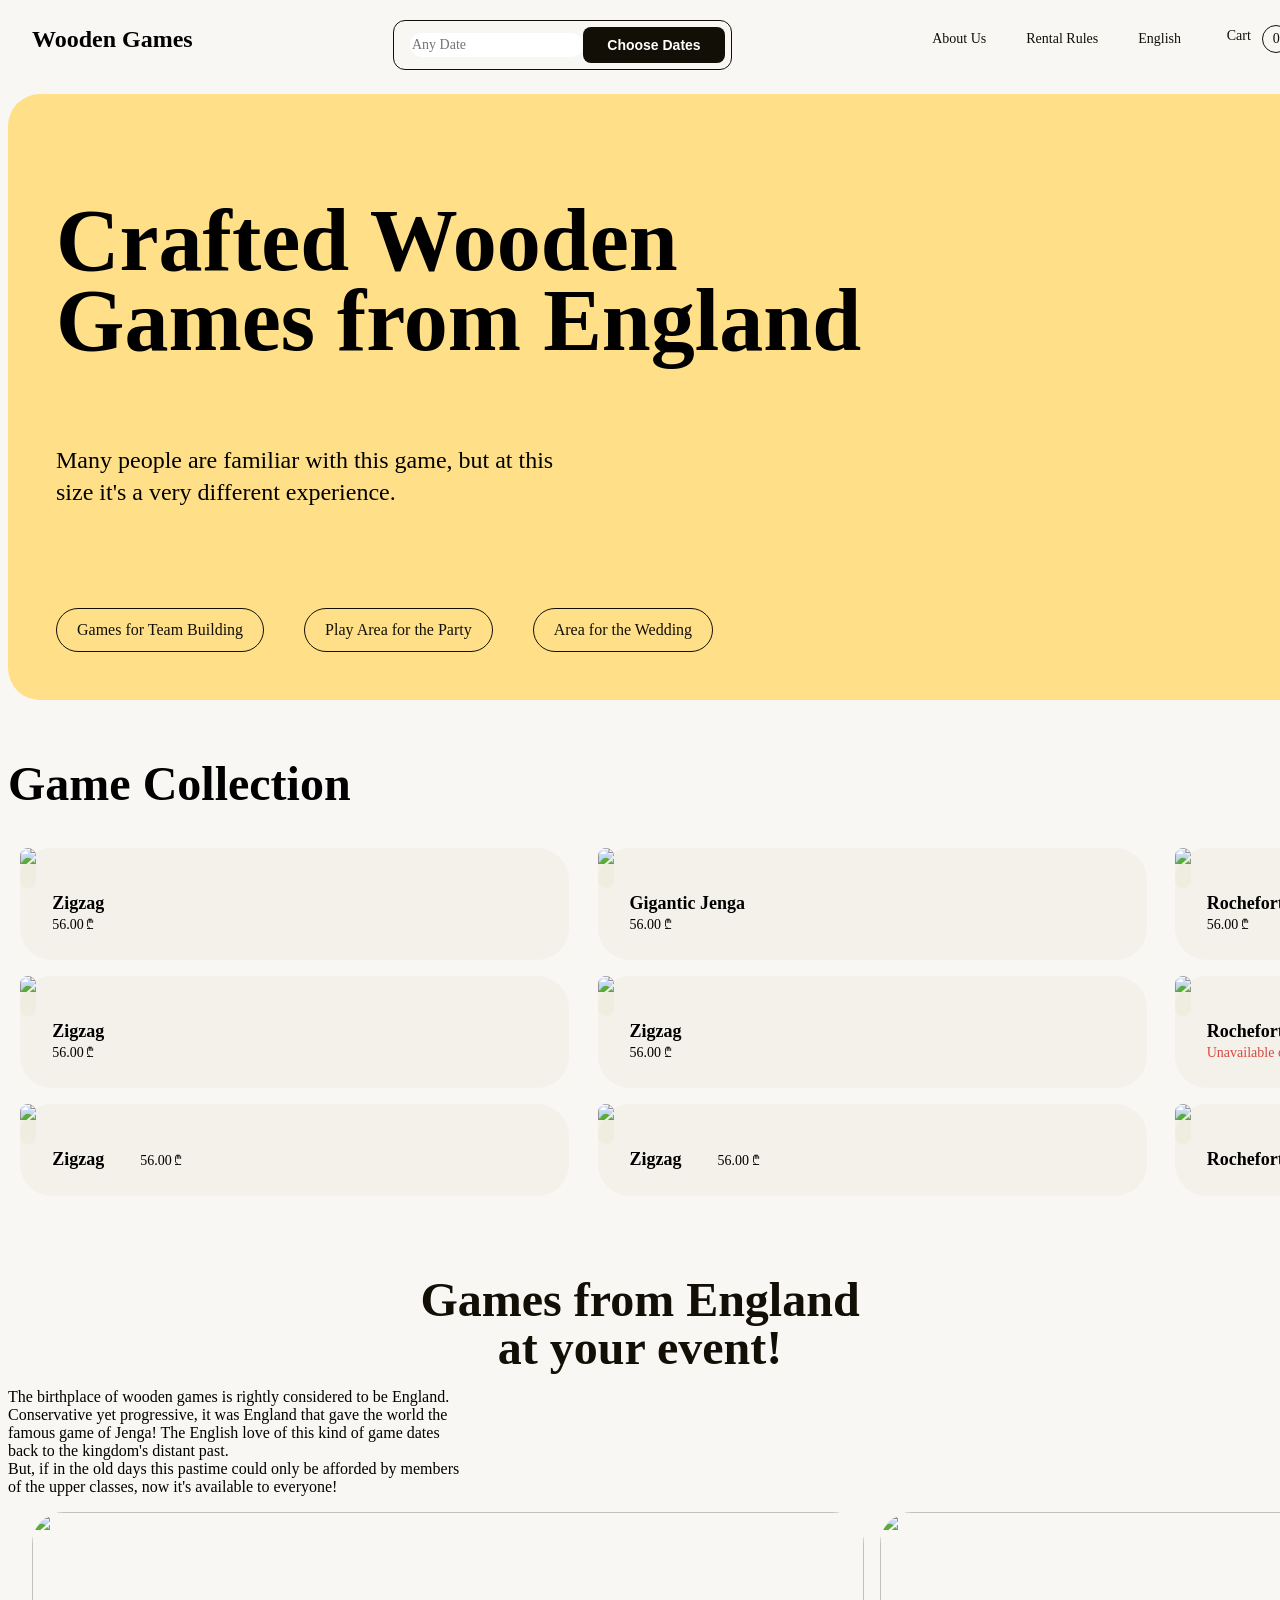
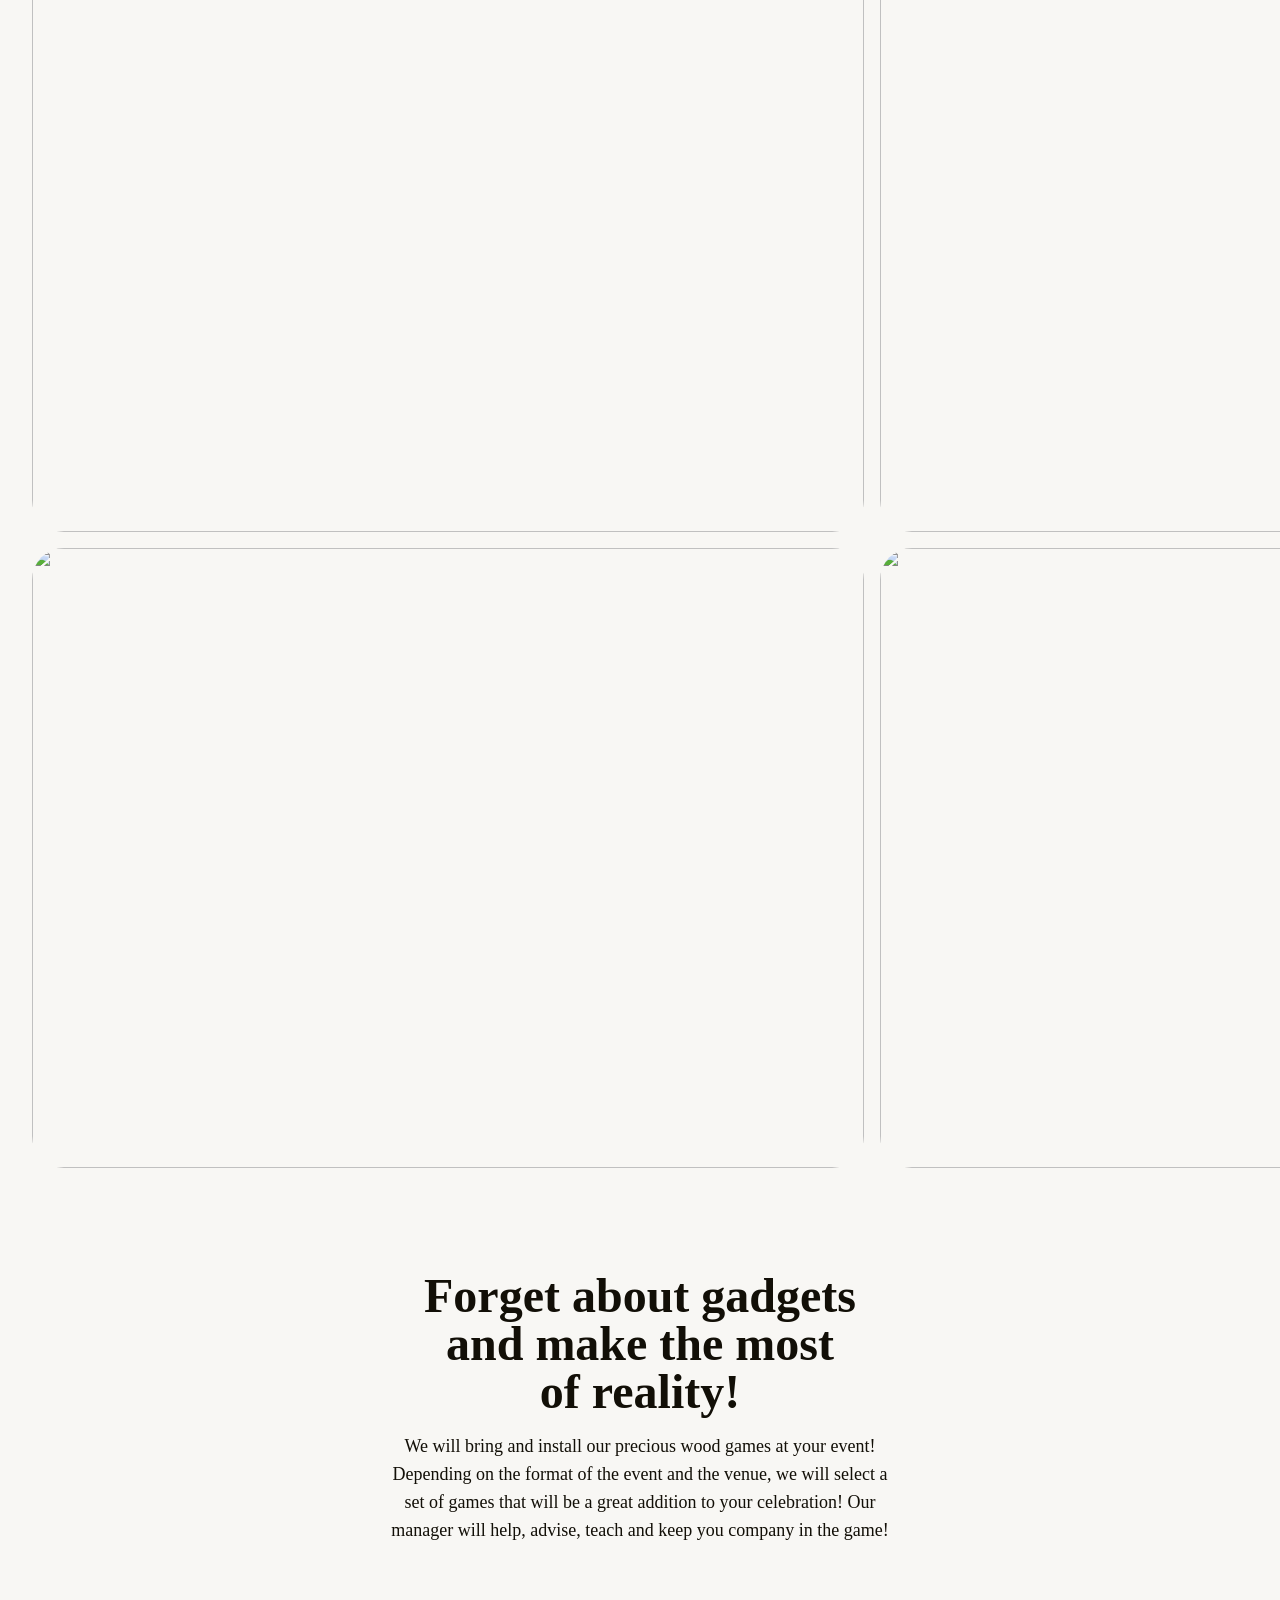
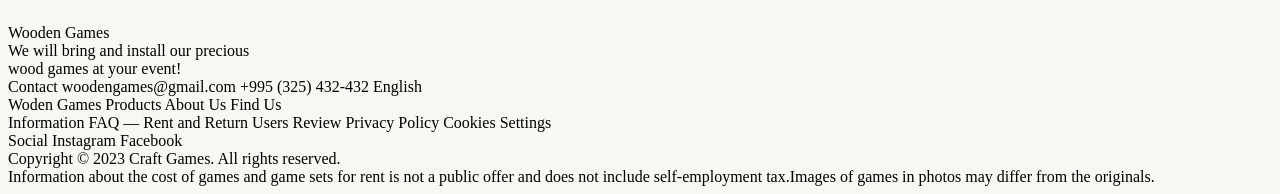
==== index.html @ bbda63f9 "init" ====
<!DOCTYPE html>
<html lang="ru">
  <head>
    <meta charset="UTF-8" />
    <meta name="viewport" content="width=device-width, initial-scale=1.0" />
    <title>Document</title>
    <link rel="stylesheet" href="main.css" />
    <link rel="stylesheet" href="../деревяшки/styles/footer.css" />
    <link rel="stylesheet" href="../деревяшки/styles/general.css" />
    <link
      rel="stylesheet"
      href="../деревяшки/assets/fonts/ClashDisplay_Complete/Fonts/WEB/css/clash-display.css"
    />
    <link
      rel="stylesheet"
      href="../деревяшки/assets/fonts/Inter/stylesheet.css"
    />
  </head>
  <body>
    <header class="header">
      <span class="header-title"> Wooden Games</span>
      <div class="input-wrapper">
        <input class="input" placeholder="Any Date" type="text" />
        <button class="header-button">Choose Dates</button>
      </div>
      <div class="header-crumbs">
        <span>About Us</span>
        <span>Rental Rules</span>
        <span>English</span>
        <span class="crumbs-element-border"
          >Cart <span class="crumbs-element">0</span></span
        >
      </div>
    </header>
    <div class="hero-section">
      <h1 class="hero-section-title">
        Crafted Wooden <br />
        Games from England
      </h1>
      <p class="hero-section-description">
        Many people are familiar with this game, but at this <br />
        size it's a very different experience.
      </p>
      <div class="hero-section-crumbs">
        <span class="hero-section-crumb">Games for Team Building</span>
        <span class="hero-section-crumb">Play Area for the Party</span>
        <span class="hero-section-crumb">Area for the Wedding</span>
      </div>
    </div>
    <div class="product-title">Game Collection</div>
    <div class="products-blok">
      <div class="products">
        <img
          src="../деревяшки/assets/img/1d659a0e737d43868dddc2f2d2cd605f.webp"
          class="products-img"
        />
        <div>
          <span class="product-name">Zigzag <br /> </span>
          <span class="price-product">56.00 ₾</span>
        </div>
      </div>
      <div class="products">
        <img
          src="../деревяшки/assets/img/1d659a0e737d43868dddc2f2d2cd605f.webp"
          class="products-img"
        />
        <div>
          <span class="product-name">Gigantic Jenga <br /> </span>
          <span class="price-product">56.00 ₾</span>
        </div>
      </div>
      <div class="products">
        <img
          src="../деревяшки/assets/img/1d659a0e737d43868dddc2f2d2cd605f.webp"
          class="products-img"
        />
        <div>
          <span class="product-name">Rochefort <br /> </span>
          <span class="price-product">56.00 ₾</span>
        </div>
      </div>
      <div class="products">
        <img
          src="../деревяшки/assets/img/1d659a0e737d43868dddc2f2d2cd605f.webp"
          class="products-img"
        />
        <div>
          <span class="product-name">Zigzag <br /> </span>
          <span class="price-product">56.00 ₾</span>
        </div>
      </div>
      <div class="products">
        <img
          src="../деревяшки/assets/img/1d659a0e737d43868dddc2f2d2cd605f.webp"
          class="products-img"
        />
        <div>
          <span class="product-name">Zigzag <br /> </span>
          <span class="price-product">56.00 ₾</span>
        </div>
      </div>
      <div class="products">
        <img
          src="../деревяшки/assets/img/1d659a0e737d43868dddc2f2d2cd605f.webp"
          class="products-img"
        />
        <div>
          <span class="product-name">Rochefort <br /> </span>
          <span class="product-sold-out">Unavailable on this date</span>
        </div>
      </div>
      <div class="products">
        <img
          src="../деревяшки/assets/img/1d659a0e737d43868dddc2f2d2cd605f.webp"
          class="products-img"
        />
        <div>
          <span class="product-name">Zigzag</span>
          <span class="price-product">56.00 ₾</span>
        </div>
      </div>
      <div class="products">
        <img
          src="../деревяшки/assets/img/1d659a0e737d43868dddc2f2d2cd605f.webp"
          class="products-img"
        />
        <div>
          <span class="product-name">Zigzag</span>
          <span class="price-product">56.00 ₾</span>
        </div>
      </div>
      <div class="products">
        <img
          src="../деревяшки/assets/img/1d659a0e737d43868dddc2f2d2cd605f.webp"
          s
          class="products-img"
        />
        <div>
          <span class="product-name">Rochefort </span>
          <span class="price-product">56.00 ₾</span>
        </div>
      </div>
    </div>
    <div class="blok-kartinok2">
      <div class="blok-texta">
        <p class="games">
          Games from England <br />
          at your event!
        </p>
        <p class="description-games">
          The birthplace of wooden games is rightly considered to be England.
          <br />Conservative yet progressive, it was England that gave the world
          the<br />famous game of Jenga! The English love of this kind of game
          dates<br />back to the kingdom's distant past. <br />But, if in the
          old days this pastime could only be afforded by members<br />of the
          upper classes, now it's available to everyone!
        </p>
      </div>
      <div class="domik-kartinki2">
        <img
          class="example-img"
          src="../деревяшки/assets/img/38298d33cfc67ba75c3684714951f7bc.png"
        />
        <img
          class="example-img"
          src="../деревяшки/assets/img/da6adb5a12711cab48072c46f1c88ae3.png"
        />
        <img
          class="example-img"
          src="../деревяшки/assets/img/7477e3168d6ea4bcd25299f6b1c47b6c.png"
        />
        <img
          class="example-img"
          src="../деревяшки/assets/img/aa0ad555f21379aa099b9397b5266cf5.png"
        />
      </div>
    </div>
    <div class="text-vnizu">
      <p class="Forget">
        Forget about gadgets <br />
        and make the most <br />
        of reality!
      </p>
      <p class="opisanie-forget">
        We will bring and install our precious wood games at your event! <br />
        Depending on the format of the event and the venue, we will select a
        <br />
        set of games that will be a great addition to your celebration! Our
        <br />
        manager will help, advise, teach and keep you company in the game!
      </p>
    </div>
  </body>
  <footer>
    <div class="footer">
      <div class="pervi-stolbik">
        <span class="footer-wooden">Wooden Games <br /></span>
        <span class="footer-we"
          >We will bring and install our precious <br />
          wood games at your event!</span
        >
      </div>
      <div class="footer-group">
        <div class="stolbiki">
          <span class="title-footer">Contact</span>
          <span class="sub-title-footer">woodengames@gmail.com</span>
          <span class="sub-title-footer">+995 (325) 432-432</span>
          <span class="sub-title-footer">English</span>
        </div>
        <div class="stolbiki">
          <span class="title-footer">Woden Games</span>
          <span class="sub-title-footer">Products</span>
          <span class="sub-title-footer">About Us</span>
          <span class="sub-title-footer">Find Us</span>
        </div>
        <div class="stolbiki">
          <span class="title-footer">Information</span>
          <span class="sub-title-footer">FAQ — Rent and Return</span>
          <span class="sub-title-footer">Users Review</span>
          <span class="sub-title-footer">Privacy Policy</span>
          <span class="sub-title-footer">Cookies Settings</span>
        </div>
        <div class="stolbiki">
          <span class="title-footer">Social</span>
          <span class="sub-title-footer">Instagram</span>
          <span class="sub-title-footer">Facebook</span>
        </div>
      </div>
    </div>
    <div class="footer-Copyright">
      Copyright © 2023 Craft Games. All rights reserved. <br />
      Information about the cost of games and game sets for rent is not a public
      offer and does not include self-employment tax.Images of games in photos
      may differ from the originals.
    </div>
  </footer>
</html>
---- main.css ----
body {
  background-color: #f8f7f4;
}
.header {
  display: flex;
  justify-content: space-between;
  max-width: 1758px;
  width: 100%;
  margin: 0 auto;
  padding-right: 23px;
  padding-left: 24px;
}
.header-title {
  font-weight: 700;
  font-size: 24px;
  line-height: 32px;
  font-family: "ClashDisplay-Medium";
  display: flex;
  align-items: center;
}
.header-button {
  font-weight: 600;
  font-size: 14px;
  line-height: 22px;
  color: #fff;
  border-radius: 8px;
  height: 36px;
  width: 142px;
  background-color: #120f07;
  border: none;
}
.header-crumbs {
  display: flex;
  gap: 40px;
  font-weight: 400;
  font-size: 14px;
  line-height: 22px;
  color: #120f07;
  align-items: center;
  font-family: "Inter";
  font-style: normal;
}
.input {
  font-weight: 500;
  font-size: 14px;
  line-height: 22px;
  color: #00000033;
  border-radius: 12px;
  border: none;
  font-family: "Inter";
  font-style: normal;
}
.input-wrapper {
  padding-top: 6px;
  padding-right: 6px;
  padding-bottom: 6px;
  padding-left: 16px;
  border-radius: 12px;
  color: white;
  border: 1px solid #120f07;
  display: flex;
  align-items: center;
  margin-top: 12px;
  font-family: "Inter";
  font-weight: 600;
  font-style: normal;
}
.crumbs-element {
  border: 1px solid #120f07;
  border-radius: 50px;
  width: 26px;
  height: 26px;
  display: flex;
  justify-content: center;
  align-items: center;
  font-family: "Inter";
  font-style: normal;
}
.crumbs-element-border {
  display: flex;
  align-content: center;
  justify-content: space-around;
  width: 75px;
}
.hero-section {
  width: 1680px;
  border-radius: 32px;
  background-color: #ffe089;
  border: none;
  padding: 48px;
  margin: 24px auto 60px;
}
.hero-section-title {
  font-weight: 700;
  font-size: 88px;
  line-height: 80px;
  font-family: "ClashDisplay-Regular";
}
.hero-section-description {
  font-weight: 500;
  font-size: 24px;
  line-height: 32px;
  padding-top: 24px;
  margin-bottom: 100px;
  font-family: "Inter";
  font-weight: 500;
  font-style: normal;
}

.hero-section-crumbs {
  font-weight: 500;
  font-size: 16px;
  line-height: 26px;
  gap: 40px;
  display: flex;
  justify-content: flex-start;
  align-items: center;
}
.hero-section-crumb {
  color: #120f07;
  border: 1.5px solid #120f07;
  border-radius: 50px;
  padding-top: 8px;
  padding-right: 20px;
  padding-bottom: 8px;
  padding-left: 20px;
  font-family: "Inter";
  font-style: normal;
}
.product-title {
  font-weight: 700;
  font-size: 48px;
  line-height: 48px;
  margin: 0 auto;
  width: 1680px;
  margin-bottom: 40px;
  font-family: "ClashDisplay-Regular";
}
.products-blok {
  background-color: #f8f7f4;
  display: flex;
  flex-wrap: wrap;
  justify-content: space-evenly;
  width: 1728px;
  margin: 0 auto;
  gap: 16px;
}
.products {
  background-color: #e9e1ce4d;
  border-radius: 32px;
  width: 549px;
  padding-bottom: 24px;
}
.products-img {
  width: 549px;
  padding-bottom: 24px;
  background-color: #e9e1ce4d;
  border-radius: 32px;
}
.product-name {
  font-weight: 600;
  font-size: 18px;
  line-height: 22px;
  padding-left: 32px;
  font-family: "Inter";
  font-style: normal;
}
.product-sold-out {
  font-weight: 500;
  font-size: 14px;
  line-height: 22px;
  padding-left: 32px;
  color: #d84840;
  font-family: "Inter";
  font-style: normal;
}
.price-product {
  font-weight: 500;
  font-size: 14px;
  line-height: 22px;
  padding-left: 32px;
  padding-bottom: 24px;
  font-family: "Inter";
  font-style: normal;
}
.games {
  font-weight: 700;
  font-size: 48px;
  line-height: 48px;
  margin: 0 auto;
  width: 600px;
  color: #120f07;
  text-align: center;
  margin-bottom: 16px;
  margin-top: 80px;
  font-family: "ClashDisplay-Regular";
}
.opisanie-games {
  font-weight: 400;
  font-size: 18px;
  line-height: 28px;
  margin: 0 auto;
  width: 600px;
  color: #120f07;
  text-align: center;
  margin-bottom: 80px;
  font-family: "Inter";
  font-style: normal;
}
.domik-kartinki2 {
  width: 1728px;
  display: flex;
  flex-wrap: wrap;
  margin: 0 auto;
  gap: 16px;
  margin-bottom: 104px;
  justify-content: center;
}
.example-img {
  width: 832px;
  height: 620px;
  border-radius: 32px;
}
.text-vnizu {
  margin-bottom: 80px;
}
.Forget {
  font-weight: 700;
  font-size: 48px;
  line-height: 48px;
  margin: 0 auto 16px;
  width: 600px;
  color: #120f07;
  text-align: center;
  font-family: "ClashDisplay-Regular";
}
.opisanie-forget {
  font-weight: 400;
  font-size: 18px;
  line-height: 28px;
  margin: 0 auto;
  width: 600px;
  color: #120f07;
  text-align: center;
  font-family: "Inter";
  font-style: normal;
}
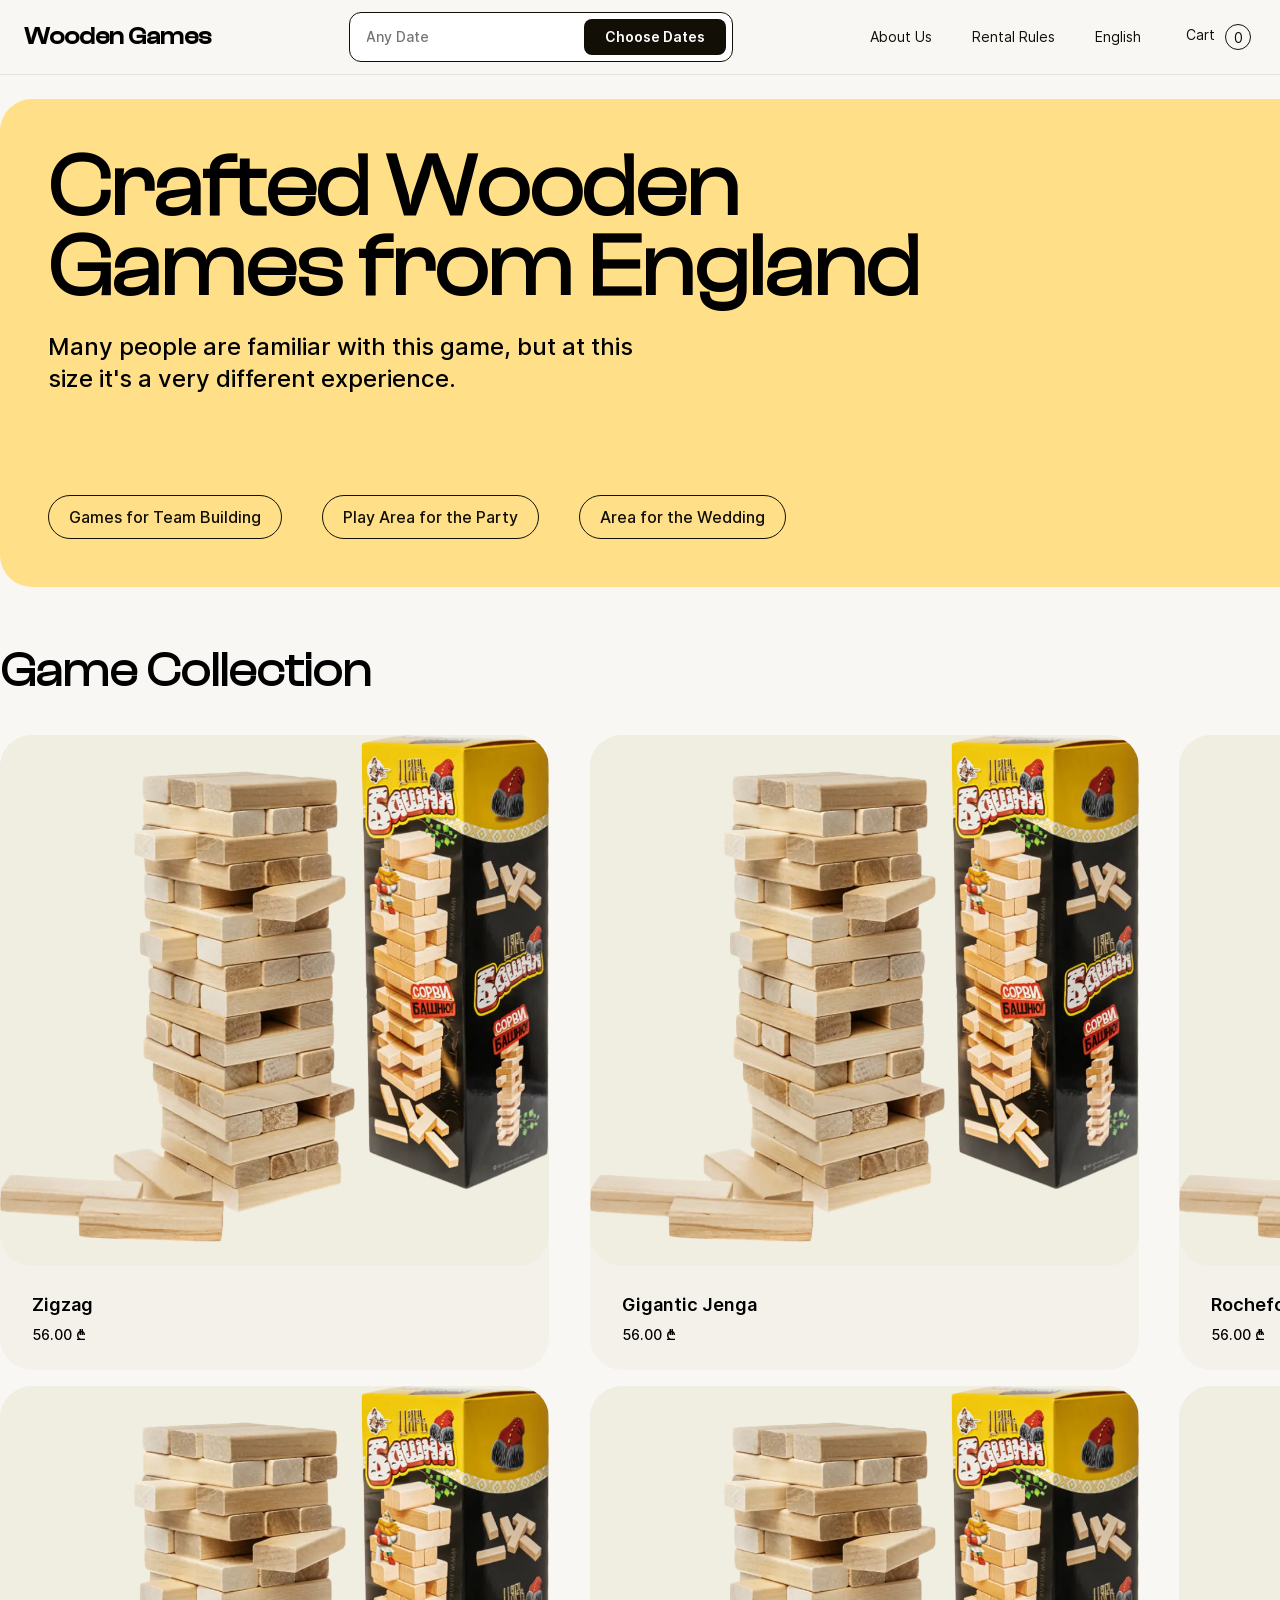
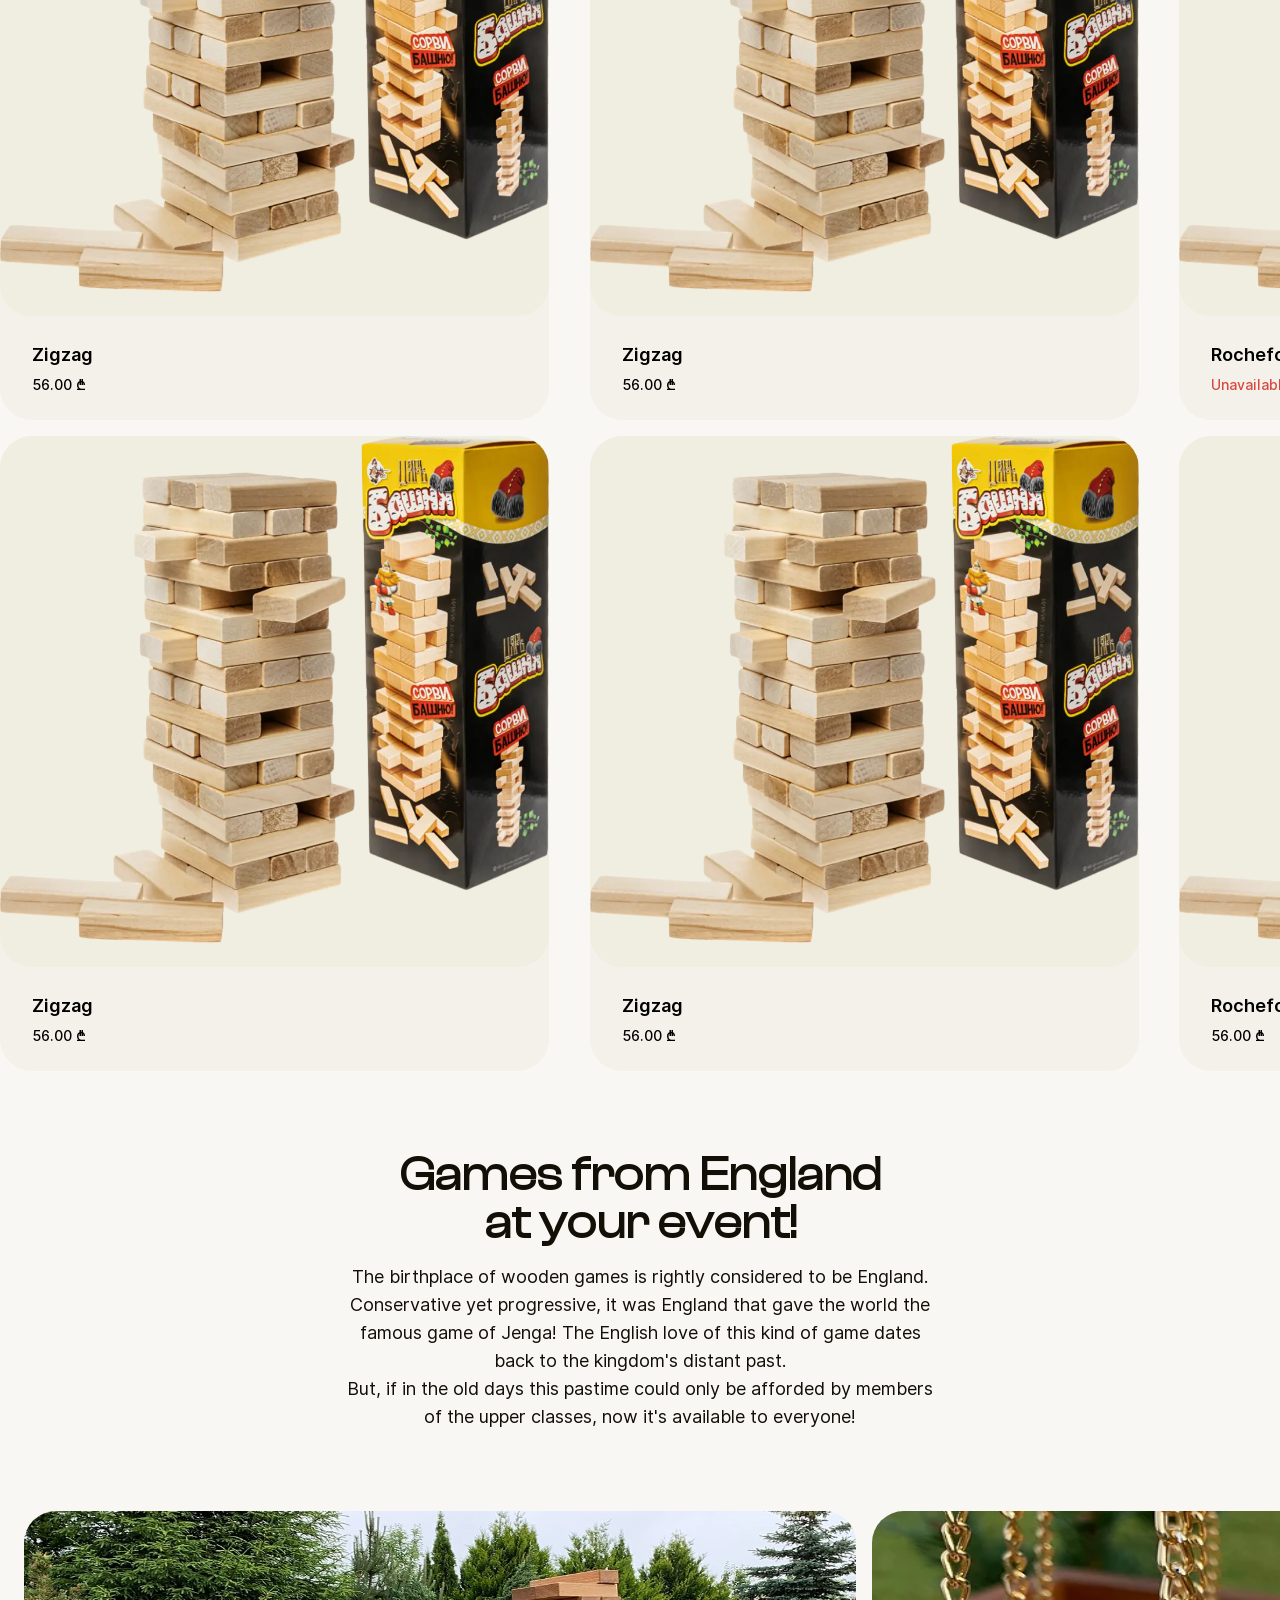
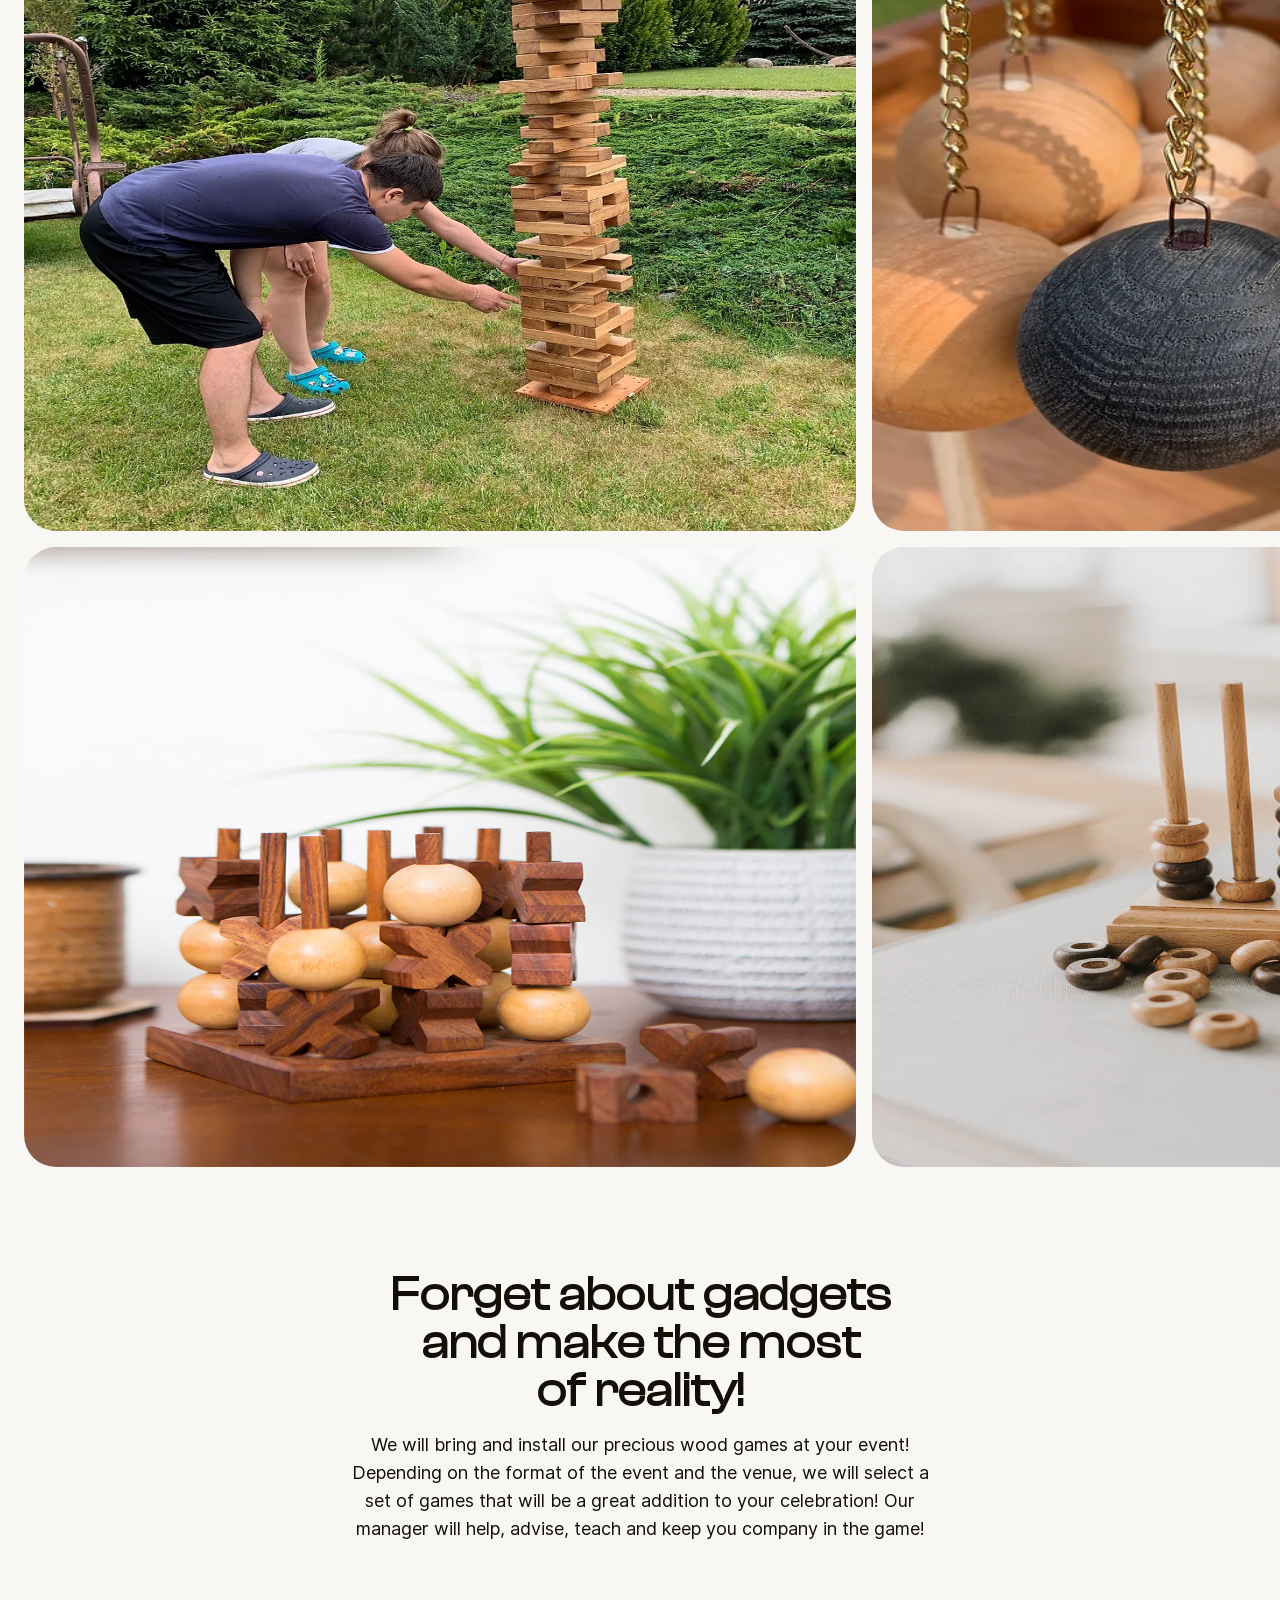
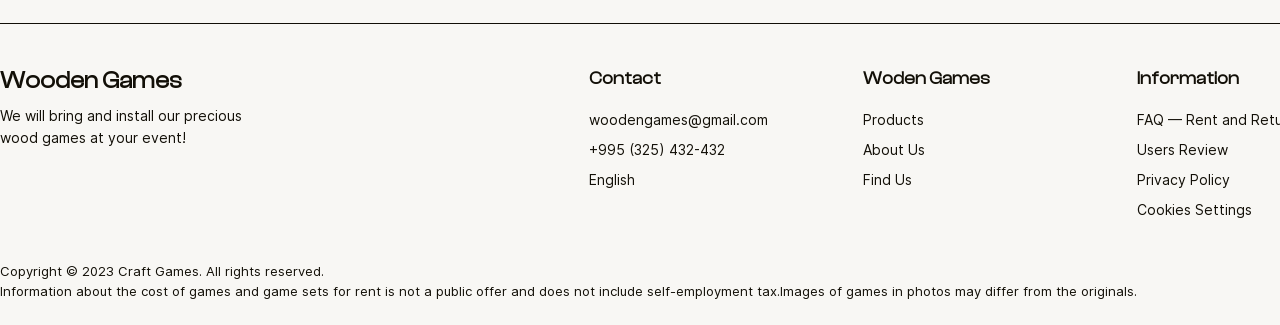
==== commit 677aea91: "rework part1" ====
--- a/index.html
+++ b/index.html
@@ -5,41 +5,45 @@
     <meta name="viewport" content="width=device-width, initial-scale=1.0" />
     <title>Document</title>
     <link rel="stylesheet" href="main.css" />
-    <link rel="stylesheet" href="../деревяшки/styles/footer.css" />
-    <link rel="stylesheet" href="../деревяшки/styles/general.css" />
+    <link rel="stylesheet" href="./styles/footer.css" />
+    <link rel="stylesheet" href="./styles/general.css" />
+    <link rel="stylesheet" href="./styles/product-card.css" />
+    <link rel="stylesheet" href="./styles/header.css" />
+    <link rel="stylesheet" href="./styles/utils.css" />
+    <link rel="stylesheet" href="./styles/button.css" />
     <link
       rel="stylesheet"
-      href="../деревяшки/assets/fonts/ClashDisplay_Complete/Fonts/WEB/css/clash-display.css"
+      href="./assets/fonts/ClashDisplay_Complete/Fonts/WEB/css/clash-display.css"
     />
-    <link
-      rel="stylesheet"
-      href="../деревяшки/assets/fonts/Inter/stylesheet.css"
-    />
+    <link rel="stylesheet" href="./assets/fonts/Inter/stylesheet.css" />
   </head>
   <body>
     <header class="header">
       <span class="header-title"> Wooden Games</span>
+      <div class="header-crumbs-mobile">
+        <span class="crumbs-element-border"
+          >Cart <span class="crumbs-element-text">0</span></span
+        >
+      </div>
       <div class="input-wrapper">
         <input class="input" placeholder="Any Date" type="text" />
-        <button class="header-button">Choose Dates</button>
+        <button class="button button_primary">Choose Dates</button>
       </div>
       <div class="header-crumbs">
         <span>About Us</span>
         <span>Rental Rules</span>
         <span>English</span>
         <span class="crumbs-element-border"
-          >Cart <span class="crumbs-element">0</span></span
+          >Cart <span class="crumbs-element-text">0</span></span
         >
       </div>
     </header>
+
     <div class="hero-section">
-      <h1 class="hero-section-title">
-        Crafted Wooden <br />
-        Games from England
-      </h1>
+      <h1 class="hero-section-title">Crafted Wooden Games from England</h1>
       <p class="hero-section-description">
-        Many people are familiar with this game, but at this <br />
-        size it's a very different experience.
+        Many people are familiar with this game, but at this size it's a very
+        different experience.
       </p>
       <div class="hero-section-crumbs">
         <span class="hero-section-crumb">Games for Team Building</span>
@@ -47,102 +51,121 @@
         <span class="hero-section-crumb">Area for the Wedding</span>
       </div>
     </div>
-    <div class="product-title">Game Collection</div>
-    <div class="products-blok">
-      <div class="products">
-        <img
-          src="../деревяшки/assets/img/1d659a0e737d43868dddc2f2d2cd605f.webp"
-          class="products-img"
-        />
-        <div>
-          <span class="product-name">Zigzag <br /> </span>
-          <span class="price-product">56.00 ₾</span>
-        </div>
-      </div>
-      <div class="products">
-        <img
-          src="../деревяшки/assets/img/1d659a0e737d43868dddc2f2d2cd605f.webp"
-          class="products-img"
-        />
-        <div>
-          <span class="product-name">Gigantic Jenga <br /> </span>
-          <span class="price-product">56.00 ₾</span>
-        </div>
-      </div>
-      <div class="products">
-        <img
-          src="../деревяшки/assets/img/1d659a0e737d43868dddc2f2d2cd605f.webp"
-          class="products-img"
-        />
-        <div>
-          <span class="product-name">Rochefort <br /> </span>
-          <span class="price-product">56.00 ₾</span>
-        </div>
-      </div>
-      <div class="products">
-        <img
-          src="../деревяшки/assets/img/1d659a0e737d43868dddc2f2d2cd605f.webp"
-          class="products-img"
-        />
-        <div>
-          <span class="product-name">Zigzag <br /> </span>
-          <span class="price-product">56.00 ₾</span>
-        </div>
-      </div>
-      <div class="products">
-        <img
-          src="../деревяшки/assets/img/1d659a0e737d43868dddc2f2d2cd605f.webp"
-          class="products-img"
-        />
-        <div>
-          <span class="product-name">Zigzag <br /> </span>
-          <span class="price-product">56.00 ₾</span>
-        </div>
-      </div>
-      <div class="products">
-        <img
-          src="../деревяшки/assets/img/1d659a0e737d43868dddc2f2d2cd605f.webp"
-          class="products-img"
-        />
-        <div>
-          <span class="product-name">Rochefort <br /> </span>
-          <span class="product-sold-out">Unavailable on this date</span>
-        </div>
-      </div>
-      <div class="products">
-        <img
-          src="../деревяшки/assets/img/1d659a0e737d43868dddc2f2d2cd605f.webp"
-          class="products-img"
-        />
-        <div>
-          <span class="product-name">Zigzag</span>
-          <span class="price-product">56.00 ₾</span>
-        </div>
-      </div>
-      <div class="products">
-        <img
-          src="../деревяшки/assets/img/1d659a0e737d43868dddc2f2d2cd605f.webp"
-          class="products-img"
-        />
-        <div>
-          <span class="product-name">Zigzag</span>
-          <span class="price-product">56.00 ₾</span>
-        </div>
-      </div>
-      <div class="products">
-        <img
-          src="../деревяшки/assets/img/1d659a0e737d43868dddc2f2d2cd605f.webp"
+
+    <div class="hero-section-mobile">
+      <h1 class="hero-section-title-mobile">
+        Crafted Wooden Games from England
+      </h1>
+      <p class="hero-section-description-mobile">
+        Many people are familiar with this game, but at this size it's a very
+        different experience.
+      </p>
+      <div class="hero-section-crumbs-mobile">
+        <span class="hero-section-crumb">Games for Team Building</span>
+        <span class="hero-section-crumb">Play Area for the Party</span>
+        <span class="hero-section-crumb">Area for the Wedding</span>
+      </div>
+    </div>
+
+    <div class="products-title">Game Collection</div>
+    <div class="products-wrap">
+      <div class="product-card">
+        <img
+          src="./assets/img/1d659a0e737d43868dddc2f2d2cd605f.webp"
+          class="products-img"
+        />
+        <div class="product-card-info">
+          <span class="product-name">Zigzag </span>
+          <span class="product-price">56.00 ₾</span>
+        </div>
+      </div>
+      <div class="product-card">
+        <img
+          src="./assets/img/1d659a0e737d43868dddc2f2d2cd605f.webp"
+          class="products-img"
+        />
+        <div class="product-card-info">
+          <span class="product-name">Gigantic Jenga</span>
+          <span class="product-price">56.00 ₾</span>
+        </div>
+      </div>
+      <div class="product-card">
+        <img
+          src="./assets/img/1d659a0e737d43868dddc2f2d2cd605f.webp"
+          class="products-img"
+        />
+        <div class="product-card-info">
+          <span class="product-name">Rochefort</span>
+          <span class="product-price">56.00 ₾</span>
+        </div>
+      </div>
+      <div class="product-card">
+        <img
+          src="./assets/img/1d659a0e737d43868dddc2f2d2cd605f.webp"
+          class="products-img"
+        />
+        <div class="product-card-info">
+          <span class="product-name">Zigzag</span>
+          <span class="product-price">56.00 ₾</span>
+        </div>
+      </div>
+      <div class="product-card">
+        <img
+          src="./assets/img/1d659a0e737d43868dddc2f2d2cd605f.webp"
+          class="products-img"
+        />
+        <div class="product-card-info">
+          <span class="product-name">Zigzag</span>
+          <span class="product-price">56.00 ₾</span>
+        </div>
+      </div>
+      <div class="product-card">
+        <img
+          src="./assets/img/1d659a0e737d43868dddc2f2d2cd605f.webp"
+          class="products-img"
+        />
+        <div class="product-card-info">
+          <span class="product-name">Rochefort</span>
+          <span class="product-sold-out product-price"
+            >Unavailable on this date</span
+          >
+        </div>
+      </div>
+      <div class="product-card">
+        <img
+          src="./assets/img/1d659a0e737d43868dddc2f2d2cd605f.webp"
+          class="products-img"
+        />
+        <div class="product-card-info">
+          <span class="product-name">Zigzag</span>
+          <span class="product-price">56.00 ₾</span>
+        </div>
+      </div>
+      <div class="product-card">
+        <img
+          src="./assets/img/1d659a0e737d43868dddc2f2d2cd605f.webp"
+          class="products-img"
+        />
+        <div class="product-card-info">
+          <span class="product-name">Zigzag</span>
+          <span class="product-price">56.00 ₾</span>
+        </div>
+      </div>
+      <div class="product-card">
+        <img
+          src="./assets/img/1d659a0e737d43868dddc2f2d2cd605f.webp"
           s
           class="products-img"
         />
-        <div>
+        <div class="product-card-info">
           <span class="product-name">Rochefort </span>
-          <span class="price-product">56.00 ₾</span>
-        </div>
-      </div>
-    </div>
-    <div class="blok-kartinok2">
-      <div class="blok-texta">
+          <span class="product-price">56.00 ₾</span>
+        </div>
+      </div>
+    </div>
+
+    <div class="about-games">
+      <div class="texts-wrap">
         <p class="games">
           Games from England <br />
           at your event!
@@ -156,32 +179,33 @@
           upper classes, now it's available to everyone!
         </p>
       </div>
-      <div class="domik-kartinki2">
-        <img
-          class="example-img"
-          src="../деревяшки/assets/img/38298d33cfc67ba75c3684714951f7bc.png"
-        />
-        <img
-          class="example-img"
-          src="../деревяшки/assets/img/da6adb5a12711cab48072c46f1c88ae3.png"
-        />
-        <img
-          class="example-img"
-          src="../деревяшки/assets/img/7477e3168d6ea4bcd25299f6b1c47b6c.png"
-        />
-        <img
-          class="example-img"
-          src="../деревяшки/assets/img/aa0ad555f21379aa099b9397b5266cf5.png"
-        />
-      </div>
-    </div>
-    <div class="text-vnizu">
-      <p class="Forget">
+      <div class="about-games-imgs-wrap">
+        <img
+          class="example-img"
+          src="./assets/img/38298d33cfc67ba75c3684714951f7bc.png"
+        />
+        <img
+          class="example-img"
+          src="./assets/img/da6adb5a12711cab48072c46f1c88ae3.png"
+        />
+        <img
+          class="example-img"
+          src="./assets/img/7477e3168d6ea4bcd25299f6b1c47b6c.png"
+        />
+        <img
+          class="example-img"
+          src="./assets/img/aa0ad555f21379aa099b9397b5266cf5.png"
+        />
+      </div>
+    </div>
+
+    <div class="texts-wrap">
+      <p class="games">
         Forget about gadgets <br />
         and make the most <br />
         of reality!
       </p>
-      <p class="opisanie-forget">
+      <p class="description-games">
         We will bring and install our precious wood games at your event! <br />
         Depending on the format of the event and the venue, we will select a
         <br />
@@ -190,48 +214,49 @@
         manager will help, advise, teach and keep you company in the game!
       </p>
     </div>
+
+    <footer>
+      <div class="footer">
+        <div class="footer-column_widht">
+          <span class="footer-wooden">Wooden Games <br /></span>
+          <span class="footer-we"
+            >We will bring and install our precious <br />
+            wood games at your event!</span
+          >
+        </div>
+        <div class="footer-group">
+          <div class="footer-column">
+            <span class="title-footer">Contact</span>
+            <span class="sub-title-footer">woodengames@gmail.com</span>
+            <span class="sub-title-footer">+995 (325) 432-432</span>
+            <span class="sub-title-footer">English</span>
+          </div>
+          <div class="footer-column">
+            <span class="title-footer">Woden Games</span>
+            <span class="sub-title-footer">Products</span>
+            <span class="sub-title-footer">About Us</span>
+            <span class="sub-title-footer">Find Us</span>
+          </div>
+          <div class="footer-column">
+            <span class="title-footer">Information</span>
+            <span class="sub-title-footer">FAQ — Rent and Return</span>
+            <span class="sub-title-footer">Users Review</span>
+            <span class="sub-title-footer">Privacy Policy</span>
+            <span class="sub-title-footer">Cookies Settings</span>
+          </div>
+          <div class="footer-column">
+            <span class="title-footer">Social</span>
+            <span class="sub-title-footer">Instagram</span>
+            <span class="sub-title-footer">Facebook</span>
+          </div>
+        </div>
+      </div>
+      <div class="footer-copyright">
+        Copyright © 2023 Craft Games. All rights reserved. <br />
+        Information about the cost of games and game sets for rent is not a
+        public offer and does not include self-employment tax.Images of games in
+        photos may differ from the originals.
+      </div>
+    </footer>
   </body>
-  <footer>
-    <div class="footer">
-      <div class="pervi-stolbik">
-        <span class="footer-wooden">Wooden Games <br /></span>
-        <span class="footer-we"
-          >We will bring and install our precious <br />
-          wood games at your event!</span
-        >
-      </div>
-      <div class="footer-group">
-        <div class="stolbiki">
-          <span class="title-footer">Contact</span>
-          <span class="sub-title-footer">woodengames@gmail.com</span>
-          <span class="sub-title-footer">+995 (325) 432-432</span>
-          <span class="sub-title-footer">English</span>
-        </div>
-        <div class="stolbiki">
-          <span class="title-footer">Woden Games</span>
-          <span class="sub-title-footer">Products</span>
-          <span class="sub-title-footer">About Us</span>
-          <span class="sub-title-footer">Find Us</span>
-        </div>
-        <div class="stolbiki">
-          <span class="title-footer">Information</span>
-          <span class="sub-title-footer">FAQ — Rent and Return</span>
-          <span class="sub-title-footer">Users Review</span>
-          <span class="sub-title-footer">Privacy Policy</span>
-          <span class="sub-title-footer">Cookies Settings</span>
-        </div>
-        <div class="stolbiki">
-          <span class="title-footer">Social</span>
-          <span class="sub-title-footer">Instagram</span>
-          <span class="sub-title-footer">Facebook</span>
-        </div>
-      </div>
-    </div>
-    <div class="footer-Copyright">
-      Copyright © 2023 Craft Games. All rights reserved. <br />
-      Information about the cost of games and game sets for rent is not a public
-      offer and does not include self-employment tax.Images of games in photos
-      may differ from the originals.
-    </div>
-  </footer>
 </html>
--- a/main.css
+++ b/main.css
@@ -1,100 +1,21 @@
-body {
-  background-color: #f8f7f4;
-}
-.header {
-  display: flex;
-  justify-content: space-between;
-  max-width: 1758px;
-  width: 100%;
-  margin: 0 auto;
-  padding-right: 23px;
-  padding-left: 24px;
-}
-.header-title {
-  font-weight: 700;
-  font-size: 24px;
-  line-height: 32px;
-  font-family: "ClashDisplay-Medium";
-  display: flex;
-  align-items: center;
-}
-.header-button {
-  font-weight: 600;
-  font-size: 14px;
-  line-height: 22px;
-  color: #fff;
-  border-radius: 8px;
-  height: 36px;
-  width: 142px;
-  background-color: #120f07;
-  border: none;
-}
-.header-crumbs {
-  display: flex;
-  gap: 40px;
-  font-weight: 400;
-  font-size: 14px;
-  line-height: 22px;
-  color: #120f07;
-  align-items: center;
-  font-family: "Inter";
-  font-style: normal;
-}
-.input {
-  font-weight: 500;
-  font-size: 14px;
-  line-height: 22px;
-  color: #00000033;
-  border-radius: 12px;
-  border: none;
-  font-family: "Inter";
-  font-style: normal;
-}
-.input-wrapper {
-  padding-top: 6px;
-  padding-right: 6px;
-  padding-bottom: 6px;
-  padding-left: 16px;
-  border-radius: 12px;
-  color: white;
-  border: 1px solid #120f07;
-  display: flex;
-  align-items: center;
-  margin-top: 12px;
-  font-family: "Inter";
-  font-weight: 600;
-  font-style: normal;
-}
-.crumbs-element {
-  border: 1px solid #120f07;
-  border-radius: 50px;
-  width: 26px;
-  height: 26px;
-  display: flex;
-  justify-content: center;
-  align-items: center;
-  font-family: "Inter";
-  font-style: normal;
-}
-.crumbs-element-border {
-  display: flex;
-  align-content: center;
-  justify-content: space-around;
-  width: 75px;
-}
 .hero-section {
   width: 1680px;
   border-radius: 32px;
   background-color: #ffe089;
-  border: none;
   padding: 48px;
   margin: 24px auto 60px;
+  border: none;
+}
+.hero-section-mobile {
+  display: none;
 }
 .hero-section-title {
   font-weight: 700;
   font-size: 88px;
   line-height: 80px;
   font-family: "ClashDisplay-Regular";
+  max-width: 927px;
+  width: 100%;
 }
 .hero-section-description {
   font-weight: 500;
@@ -105,6 +26,8 @@
   font-family: "Inter";
   font-weight: 500;
   font-style: normal;
+  max-width: 594px;
+  width: 100%;
 }
 
 .hero-section-crumbs {
@@ -115,6 +38,9 @@
   display: flex;
   justify-content: flex-start;
   align-items: center;
+}
+.hero-section-crumbs-mobile {
+  display: none;
 }
 .hero-section-crumb {
   color: #120f07;
@@ -127,7 +53,7 @@
   font-family: "Inter";
   font-style: normal;
 }
-.product-title {
+.products-title {
   font-weight: 700;
   font-size: 48px;
   line-height: 48px;
@@ -136,53 +62,16 @@
   margin-bottom: 40px;
   font-family: "ClashDisplay-Regular";
 }
-.products-blok {
+.products-wrap {
   background-color: #f8f7f4;
   display: flex;
   flex-wrap: wrap;
-  justify-content: space-evenly;
+  justify-content: space-between;
   width: 1728px;
   margin: 0 auto;
   gap: 16px;
 }
-.products {
-  background-color: #e9e1ce4d;
-  border-radius: 32px;
-  width: 549px;
-  padding-bottom: 24px;
-}
-.products-img {
-  width: 549px;
-  padding-bottom: 24px;
-  background-color: #e9e1ce4d;
-  border-radius: 32px;
-}
-.product-name {
-  font-weight: 600;
-  font-size: 18px;
-  line-height: 22px;
-  padding-left: 32px;
-  font-family: "Inter";
-  font-style: normal;
-}
-.product-sold-out {
-  font-weight: 500;
-  font-size: 14px;
-  line-height: 22px;
-  padding-left: 32px;
-  color: #d84840;
-  font-family: "Inter";
-  font-style: normal;
-}
-.price-product {
-  font-weight: 500;
-  font-size: 14px;
-  line-height: 22px;
-  padding-left: 32px;
-  padding-bottom: 24px;
-  font-family: "Inter";
-  font-style: normal;
-}
+
 .games {
   font-weight: 700;
   font-size: 48px;
@@ -195,7 +84,7 @@
   margin-top: 80px;
   font-family: "ClashDisplay-Regular";
 }
-.opisanie-games {
+.description-games {
   font-weight: 400;
   font-size: 18px;
   line-height: 28px;
@@ -207,7 +96,7 @@
   font-family: "Inter";
   font-style: normal;
 }
-.domik-kartinki2 {
+.about-games-imgs-wrap {
   width: 1728px;
   display: flex;
   flex-wrap: wrap;
@@ -221,27 +110,47 @@
   height: 620px;
   border-radius: 32px;
 }
-.text-vnizu {
-  margin-bottom: 80px;
+
+@media screen and (max-width: 414px) {
+  .hero-section {
+    flex-wrap: wrap;
+  }
+  .hero-section-crumbs-mobile {
+    font-weight: 500;
+    font-size: 14px;
+    line-height: 26px;
+    gap: 40px;
+    display: flex;
+    align-items: center;
+  }
+  .hero-section-crumbs {
+    display: none;
+  }
+  .hero-section-mobile {
+    width: 328px;
+    border-radius: 32px;
+    background-color: #ffe089;
+    padding: 16px;
+    margin: 0 auto;
+  }
+  .hero-section-title-mobile {
+    font-weight: 700;
+    font-size: 34px;
+    line-height: 36px;
+    font-family: "ClashDisplay-Regular";
+    max-width: 288px;
+    width: 100%;
+    margin-bottom: 12px;
+  }
+  .hero-section-description-mobile {
+    font-weight: 500;
+    font-size: 18px;
+    line-height: 22px;
+    margin-bottom: 64px;
+    font-family: "Inter";
+    font-weight: 500;
+    font-style: normal;
+    max-width: 288px;
+    width: 100%;
+  }
 }
-.Forget {
-  font-weight: 700;
-  font-size: 48px;
-  line-height: 48px;
-  margin: 0 auto 16px;
-  width: 600px;
-  color: #120f07;
-  text-align: center;
-  font-family: "ClashDisplay-Regular";
-}
-.opisanie-forget {
-  font-weight: 400;
-  font-size: 18px;
-  line-height: 28px;
-  margin: 0 auto;
-  width: 600px;
-  color: #120f07;
-  text-align: center;
-  font-family: "Inter";
-  font-style: normal;
-}
--- a/styles/footer.css
+++ b/styles/footer.css
@@ -0,0 +1,67 @@
+.footer {
+  width: 1680px;
+  margin: 0 auto 40px;
+  display: flex;
+  justify-content: space-between;
+  padding-top: 41px;
+  border-top: 1px solid #120f07;
+}
+.footer-column_widht {
+  width: 565px;
+}
+.footer-wooden {
+  font-weight: 700;
+  font-size: 24px;
+  line-height: 32px;
+  color: #120f07;
+  font-family: "ClashDisplay-Regular";
+  display: block;
+  margin-bottom: 8px;
+}
+.footer-we {
+  font-weight: 400;
+  font-size: 14px;
+  line-height: 22px;
+  color: #120f07;
+  padding-right: 292px;
+  padding-bottom: 64px;
+  font-family: "Inter";
+  font-style: normal;
+}
+.footer-group {
+  width: 1091px;
+  display: flex;
+  gap: 24px;
+}
+.footer-column {
+  width: 250px;
+  display: flex;
+  flex-direction: column;
+  gap: 8px;
+}
+.title-footer {
+  font-weight: 600;
+  font-size: 18px;
+  line-height: 28px;
+  color: #120f07;
+  font-family: "ClashDisplay-Regular";
+  padding-bottom: 8px;
+}
+.sub-title-footer {
+  font-weight: 400;
+  font-size: 14px;
+  line-height: 22px;
+  color: #120f07;
+  font-family: "Inter";
+  font-style: normal;
+}
+.footer-copyright {
+  font-weight: 400;
+  font-size: 13px;
+  line-height: 20px;
+  color: #120f07;
+  width: 1680px;
+  margin: 0 auto 24px;
+  font-family: "Inter";
+  font-style: normal;
+}
--- a/styles/general.css
+++ b/styles/general.css
@@ -0,0 +1,11 @@
+* {
+  margin: 0;
+  padding: 0;
+  box-sizing: border-box;
+}
+body {
+  background-color: #f8f7f4;
+}
+:root {
+  --part-widht: 1680px;
+}
--- a/styles/product-card.css
+++ b/styles/product-card.css
@@ -0,0 +1,42 @@
+.product-card {
+  background-color: #e9e1ce4d;
+  border-radius: 32px;
+  width: 549px;
+}
+
+.products-img {
+  width: 549px;
+  padding-bottom: 24px;
+  background-color: #e9e1ce4d;
+  border-radius: 32px;
+}
+
+.product-card-info {
+  display: flex;
+  flex-direction: column;
+  gap: 8px;
+  margin-top: 24px;
+  margin-bottom: 24px;
+}
+
+.product-name {
+  font-weight: 600;
+  font-size: 18px;
+  line-height: 22px;
+  padding-left: 32px;
+  font-family: "Inter";
+  font-style: normal;
+}
+
+.product-price {
+  font-weight: 500;
+  font-size: 14px;
+  line-height: 22px;
+  padding-left: 32px;
+  font-family: "Inter";
+  font-style: normal;
+}
+
+.product-sold-out {
+  color: #d84840;
+}
--- a/styles/header.css
+++ b/styles/header.css
@@ -0,0 +1,99 @@
+.header {
+  display: flex;
+  justify-content: space-between;
+  max-width: 1758px;
+  width: 100%;
+  margin: 0 auto 24px;
+  border-bottom: 1px solid #e5e3db;
+  padding: 12px 24px;
+}
+
+.header-title {
+  font-weight: 700;
+  font-size: 24px;
+  line-height: 32px;
+  font-family: "ClashDisplay-Medium";
+  display: flex;
+  align-items: center;
+}
+
+.header-crumbs {
+  display: flex;
+  gap: 40px;
+  font-weight: 400;
+  font-size: 14px;
+  line-height: 22px;
+  color: #120f07;
+  align-items: center;
+  font-family: "Inter";
+  font-style: normal;
+}
+.header-crumbs-mobile {
+  display: none;
+}
+.input {
+  font-weight: 500;
+  font-size: 14px;
+  line-height: 22px;
+  color: #120f07;
+  border-radius: 12px;
+  border: none;
+  font-family: "Inter";
+  font-style: normal;
+  background-color: #ffffff;
+  outline: none;
+}
+
+.input-wrapper {
+  padding-top: 6px;
+  padding-right: 6px;
+  padding-bottom: 6px;
+  padding-left: 16px;
+  border-radius: 12px;
+  background-color: #ffffff;
+  border: 1px solid #120f07;
+  display: flex;
+  align-items: center;
+  font-family: "Inter";
+  font-weight: 600;
+  font-style: normal;
+}
+
+.crumbs-element-text {
+  border: 1px solid #120f07;
+  border-radius: 50px;
+  width: 26px;
+  height: 26px;
+  display: flex;
+  justify-content: center;
+  align-items: flex-end;
+  font-family: "Inter";
+  font-style: normal;
+}
+
+.crumbs-element-border {
+  display: flex;
+  align-content: center;
+  justify-content: space-around;
+  width: 75px;
+}
+@media screen and (max-width: 414px) {
+  .header {
+    flex-wrap: wrap;
+    gap: 16px;
+  }
+  .header-crumbs-mobile {
+    display: flex;
+    gap: 40px;
+    font-weight: 400;
+    font-size: 14px;
+    line-height: 22px;
+    color: #120f07;
+    align-items: center;
+    font-family: "Inter";
+    font-style: normal;
+  }
+  .header-crumbs {
+    display: none;
+  }
+}
--- a/styles/utils.css
+++ b/styles/utils.css
@@ -0,0 +1,27 @@
+.mt-3 {
+  margin-top: 24px;
+}
+
+.mr-2 {
+  margin-right: 16px;
+}
+
+.mb-2 {
+  margin-bottom: 16px;
+}
+
+.mb-5 {
+  margin-bottom: 40px;
+}
+
+.ml-2 {
+  margin-left: 16px;
+}
+
+.bt_none {
+  border-top: none;
+}
+
+.bb_none {
+  border-bottom: none;
+}
--- a/styles/button.css
+++ b/styles/button.css
@@ -0,0 +1,32 @@
+.button {
+  font-weight: 600;
+  font-size: 14px;
+  line-height: 22px;
+  font-family: "Inter";
+  font-style: normal;
+  border-radius: 8px;
+  border: none;
+  height: 36px;
+  width: 142px;
+}
+
+.button_primary {
+  background-color: #120f07;
+  color: #fff;
+}
+
+.button_secondary {
+  color: #d84840;
+  background-color: #ffcbc8;
+}
+
+.button_large {
+  width: 248px;
+  height: 50px;
+  border-radius: 12px;
+}
+.button_xl {
+  width: 100%;
+  height: 50px;
+  border-radius: 12px;
+}
--- a/assets/fonts/ClashDisplay_Complete/Fonts/WEB/css/clash-display.css
+++ b/assets/fonts/ClashDisplay_Complete/Fonts/WEB/css/clash-display.css
@@ -0,0 +1,90 @@
+/**
+* @license
+*
+* Font Family: Clash Display
+* Designed by: Indian Type Foundry
+* URL: https://www.fontshare.com/fonts/clash-display
+* © 2025 Indian Type Foundry
+*
+* Clash Display Extralight 
+* Clash Display Light 
+* Clash Display Regular 
+* Clash Display Medium 
+* Clash Display Semibold 
+* Clash Display Bold 
+* Clash Display Variable (Variable font)
+
+*
+*/
+@font-face {
+  font-family: 'ClashDisplay-Extralight';
+  src: url('../fonts/ClashDisplay-Extralight.woff2') format('woff2'),
+       url('../fonts/ClashDisplay-Extralight.woff') format('woff'),
+       url('../fonts/ClashDisplay-Extralight.ttf') format('truetype');
+  font-weight: 200;
+  font-display: swap;
+  font-style: normal;
+}
+@font-face {
+  font-family: 'ClashDisplay-Light';
+  src: url('../fonts/ClashDisplay-Light.woff2') format('woff2'),
+       url('../fonts/ClashDisplay-Light.woff') format('woff'),
+       url('../fonts/ClashDisplay-Light.ttf') format('truetype');
+  font-weight: 300;
+  font-display: swap;
+  font-style: normal;
+}
+@font-face {
+  font-family: 'ClashDisplay-Regular';
+  src: url('../fonts/ClashDisplay-Regular.woff2') format('woff2'),
+       url('../fonts/ClashDisplay-Regular.woff') format('woff'),
+       url('../fonts/ClashDisplay-Regular.ttf') format('truetype');
+  font-weight: 400;
+  font-display: swap;
+  font-style: normal;
+}
+@font-face {
+  font-family: 'ClashDisplay-Medium';
+  src: url('../fonts/ClashDisplay-Medium.woff2') format('woff2'),
+       url('../fonts/ClashDisplay-Medium.woff') format('woff'),
+       url('../fonts/ClashDisplay-Medium.ttf') format('truetype');
+  font-weight: 500;
+  font-display: swap;
+  font-style: normal;
+}
+@font-face {
+  font-family: 'ClashDisplay-Semibold';
+  src: url('../fonts/ClashDisplay-Semibold.woff2') format('woff2'),
+       url('../fonts/ClashDisplay-Semibold.woff') format('woff'),
+       url('../fonts/ClashDisplay-Semibold.ttf') format('truetype');
+  font-weight: 600;
+  font-display: swap;
+  font-style: normal;
+}
+@font-face {
+  font-family: 'ClashDisplay-Bold';
+  src: url('../fonts/ClashDisplay-Bold.woff2') format('woff2'),
+       url('../fonts/ClashDisplay-Bold.woff') format('woff'),
+       url('../fonts/ClashDisplay-Bold.ttf') format('truetype');
+  font-weight: 700;
+  font-display: swap;
+  font-style: normal;
+}
+/**
+* This is a variable font
+* You can control variable axes as shown below:
+* font-variation-settings: wght 700.0;
+*
+* available axes:
+'wght' (range from 200.0 to 700.0
+*/
+@font-face {
+  font-family: 'ClashDisplay-Variable';
+  src: url('../fonts/ClashDisplay-Variable.woff2') format('woff2'),
+       url('../fonts/ClashDisplay-Variable.woff') format('woff'),
+       url('../fonts/ClashDisplay-Variable.ttf') format('truetype');
+  font-weight: 200 700;
+  font-display: swap;
+  font-style: normal;
+}
+
--- a/assets/fonts/Inter/stylesheet.css
+++ b/assets/fonts/Inter/stylesheet.css
@@ -0,0 +1,216 @@
+@font-face {
+    font-family: 'Inter';
+    src: url('Inter-BoldItalic.eot');
+    src: local('Inter Bold Italic'), local('Inter-BoldItalic'),
+        url('Inter-BoldItalic.eot?#iefix') format('embedded-opentype'),
+        url('Inter-BoldItalic.woff2') format('woff2'),
+        url('Inter-BoldItalic.woff') format('woff'),
+        url('Inter-BoldItalic.ttf') format('truetype');
+    font-weight: bold;
+    font-style: italic;
+}
+
+@font-face {
+    font-family: 'Inter';
+    src: url('Inter-MediumItalic.eot');
+    src: local('Inter Medium Italic'), local('Inter-MediumItalic'),
+        url('Inter-MediumItalic.eot?#iefix') format('embedded-opentype'),
+        url('Inter-MediumItalic.woff2') format('woff2'),
+        url('Inter-MediumItalic.woff') format('woff'),
+        url('Inter-MediumItalic.ttf') format('truetype');
+    font-weight: 500;
+    font-style: italic;
+}
+
+@font-face {
+    font-family: 'Inter';
+    src: url('Inter-ThinItalicBETA.eot');
+    src: local('Inter Thin Italic BETA'), local('Inter-ThinItalicBETA'),
+        url('Inter-ThinItalicBETA.eot?#iefix') format('embedded-opentype'),
+        url('Inter-ThinItalicBETA.woff2') format('woff2'),
+        url('Inter-ThinItalicBETA.woff') format('woff'),
+        url('Inter-ThinItalicBETA.ttf') format('truetype');
+    font-weight: 100;
+    font-style: italic;
+}
+
+@font-face {
+    font-family: 'Inter';
+    src: url('Inter-Regular.eot');
+    src: local('Inter Regular'), local('Inter-Regular'),
+        url('Inter-Regular.eot?#iefix') format('embedded-opentype'),
+        url('Inter-Regular.woff2') format('woff2'),
+        url('Inter-Regular.woff') format('woff'),
+        url('Inter-Regular.ttf') format('truetype');
+    font-weight: normal;
+    font-style: normal;
+}
+
+@font-face {
+    font-family: 'Inter';
+    src: url('Inter-Black.eot');
+    src: local('Inter Black'), local('Inter-Black'),
+        url('Inter-Black.eot?#iefix') format('embedded-opentype'),
+        url('Inter-Black.woff2') format('woff2'),
+        url('Inter-Black.woff') format('woff'),
+        url('Inter-Black.ttf') format('truetype');
+    font-weight: 900;
+    font-style: normal;
+}
+
+@font-face {
+    font-family: 'Inter';
+    src: url('Inter-BlackItalic.eot');
+    src: local('Inter Black Italic'), local('Inter-BlackItalic'),
+        url('Inter-BlackItalic.eot?#iefix') format('embedded-opentype'),
+        url('Inter-BlackItalic.woff2') format('woff2'),
+        url('Inter-BlackItalic.woff') format('woff'),
+        url('Inter-BlackItalic.ttf') format('truetype');
+    font-weight: 900;
+    font-style: italic;
+}
+
+@font-face {
+    font-family: 'Inter';
+    src: url('Inter-LightBETA.eot');
+    src: local('Inter Light BETA'), local('Inter-LightBETA'),
+        url('Inter-LightBETA.eot?#iefix') format('embedded-opentype'),
+        url('Inter-LightBETA.woff2') format('woff2'),
+        url('Inter-LightBETA.woff') format('woff'),
+        url('Inter-LightBETA.ttf') format('truetype');
+    font-weight: 300;
+    font-style: normal;
+}
+
+@font-face {
+    font-family: 'Inter';
+    src: url('Inter-SemiBold.eot');
+    src: local('Inter Semi Bold'), local('Inter-SemiBold'),
+        url('Inter-SemiBold.eot?#iefix') format('embedded-opentype'),
+        url('Inter-SemiBold.woff2') format('woff2'),
+        url('Inter-SemiBold.woff') format('woff'),
+        url('Inter-SemiBold.ttf') format('truetype');
+    font-weight: 600;
+    font-style: normal;
+}
+
+@font-face {
+    font-family: 'Inter';
+    src: url('Inter-ExtraBoldItalic.eot');
+    src: local('Inter Extra Bold Italic'), local('Inter-ExtraBoldItalic'),
+        url('Inter-ExtraBoldItalic.eot?#iefix') format('embedded-opentype'),
+        url('Inter-ExtraBoldItalic.woff2') format('woff2'),
+        url('Inter-ExtraBoldItalic.woff') format('woff'),
+        url('Inter-ExtraBoldItalic.ttf') format('truetype');
+    font-weight: 800;
+    font-style: italic;
+}
+
+@font-face {
+    font-family: 'Inter';
+    src: url('Inter-Bold.eot');
+    src: local('Inter Bold'), local('Inter-Bold'),
+        url('Inter-Bold.eot?#iefix') format('embedded-opentype'),
+        url('Inter-Bold.woff2') format('woff2'),
+        url('Inter-Bold.woff') format('woff'),
+        url('Inter-Bold.ttf') format('truetype');
+    font-weight: bold;
+    font-style: normal;
+}
+
+@font-face {
+    font-family: 'Inter';
+    src: url('Inter-ExtraLightItalicBETA.eot');
+    src: local('Inter Extra Light Italic BETA'), local('Inter-ExtraLightItalicBETA'),
+        url('Inter-ExtraLightItalicBETA.eot?#iefix') format('embedded-opentype'),
+        url('Inter-ExtraLightItalicBETA.woff2') format('woff2'),
+        url('Inter-ExtraLightItalicBETA.woff') format('woff'),
+        url('Inter-ExtraLightItalicBETA.ttf') format('truetype');
+    font-weight: 200;
+    font-style: italic;
+}
+
+@font-face {
+    font-family: 'Inter';
+    src: url('Inter-ExtraLightBETA.eot');
+    src: local('Inter Extra Light BETA'), local('Inter-ExtraLightBETA'),
+        url('Inter-ExtraLightBETA.eot?#iefix') format('embedded-opentype'),
+        url('Inter-ExtraLightBETA.woff2') format('woff2'),
+        url('Inter-ExtraLightBETA.woff') format('woff'),
+        url('Inter-ExtraLightBETA.ttf') format('truetype');
+    font-weight: 200;
+    font-style: normal;
+}
+
+@font-face {
+    font-family: 'Inter';
+    src: url('Inter-ExtraBold.eot');
+    src: local('Inter Extra Bold'), local('Inter-ExtraBold'),
+        url('Inter-ExtraBold.eot?#iefix') format('embedded-opentype'),
+        url('Inter-ExtraBold.woff2') format('woff2'),
+        url('Inter-ExtraBold.woff') format('woff'),
+        url('Inter-ExtraBold.ttf') format('truetype');
+    font-weight: 800;
+    font-style: normal;
+}
+
+@font-face {
+    font-family: 'Inter';
+    src: url('Inter-ThinBETA.eot');
+    src: local('Inter Thin BETA'), local('Inter-ThinBETA'),
+        url('Inter-ThinBETA.eot?#iefix') format('embedded-opentype'),
+        url('Inter-ThinBETA.woff2') format('woff2'),
+        url('Inter-ThinBETA.woff') format('woff'),
+        url('Inter-ThinBETA.ttf') format('truetype');
+    font-weight: 100;
+    font-style: normal;
+}
+
+@font-face {
+    font-family: 'Inter';
+    src: url('Inter-LightItalicBETA.eot');
+    src: local('Inter Light Italic BETA'), local('Inter-LightItalicBETA'),
+        url('Inter-LightItalicBETA.eot?#iefix') format('embedded-opentype'),
+        url('Inter-LightItalicBETA.woff2') format('woff2'),
+        url('Inter-LightItalicBETA.woff') format('woff'),
+        url('Inter-LightItalicBETA.ttf') format('truetype');
+    font-weight: 300;
+    font-style: italic;
+}
+
+@font-face {
+    font-family: 'Inter';
+    src: url('Inter-Italic.eot');
+    src: local('Inter Italic'), local('Inter-Italic'),
+        url('Inter-Italic.eot?#iefix') format('embedded-opentype'),
+        url('Inter-Italic.woff2') format('woff2'),
+        url('Inter-Italic.woff') format('woff'),
+        url('Inter-Italic.ttf') format('truetype');
+    font-weight: normal;
+    font-style: italic;
+}
+
+@font-face {
+    font-family: 'Inter';
+    src: url('Inter-SemiBoldItalic.eot');
+    src: local('Inter Semi Bold Italic'), local('Inter-SemiBoldItalic'),
+        url('Inter-SemiBoldItalic.eot?#iefix') format('embedded-opentype'),
+        url('Inter-SemiBoldItalic.woff2') format('woff2'),
+        url('Inter-SemiBoldItalic.woff') format('woff'),
+        url('Inter-SemiBoldItalic.ttf') format('truetype');
+    font-weight: 600;
+    font-style: italic;
+}
+
+@font-face {
+    font-family: 'Inter';
+    src: url('Inter-Medium.eot');
+    src: local('Inter Medium'), local('Inter-Medium'),
+        url('Inter-Medium.eot?#iefix') format('embedded-opentype'),
+        url('Inter-Medium.woff2') format('woff2'),
+        url('Inter-Medium.woff') format('woff'),
+        url('Inter-Medium.ttf') format('truetype');
+    font-weight: 500;
+    font-style: normal;
+}
+
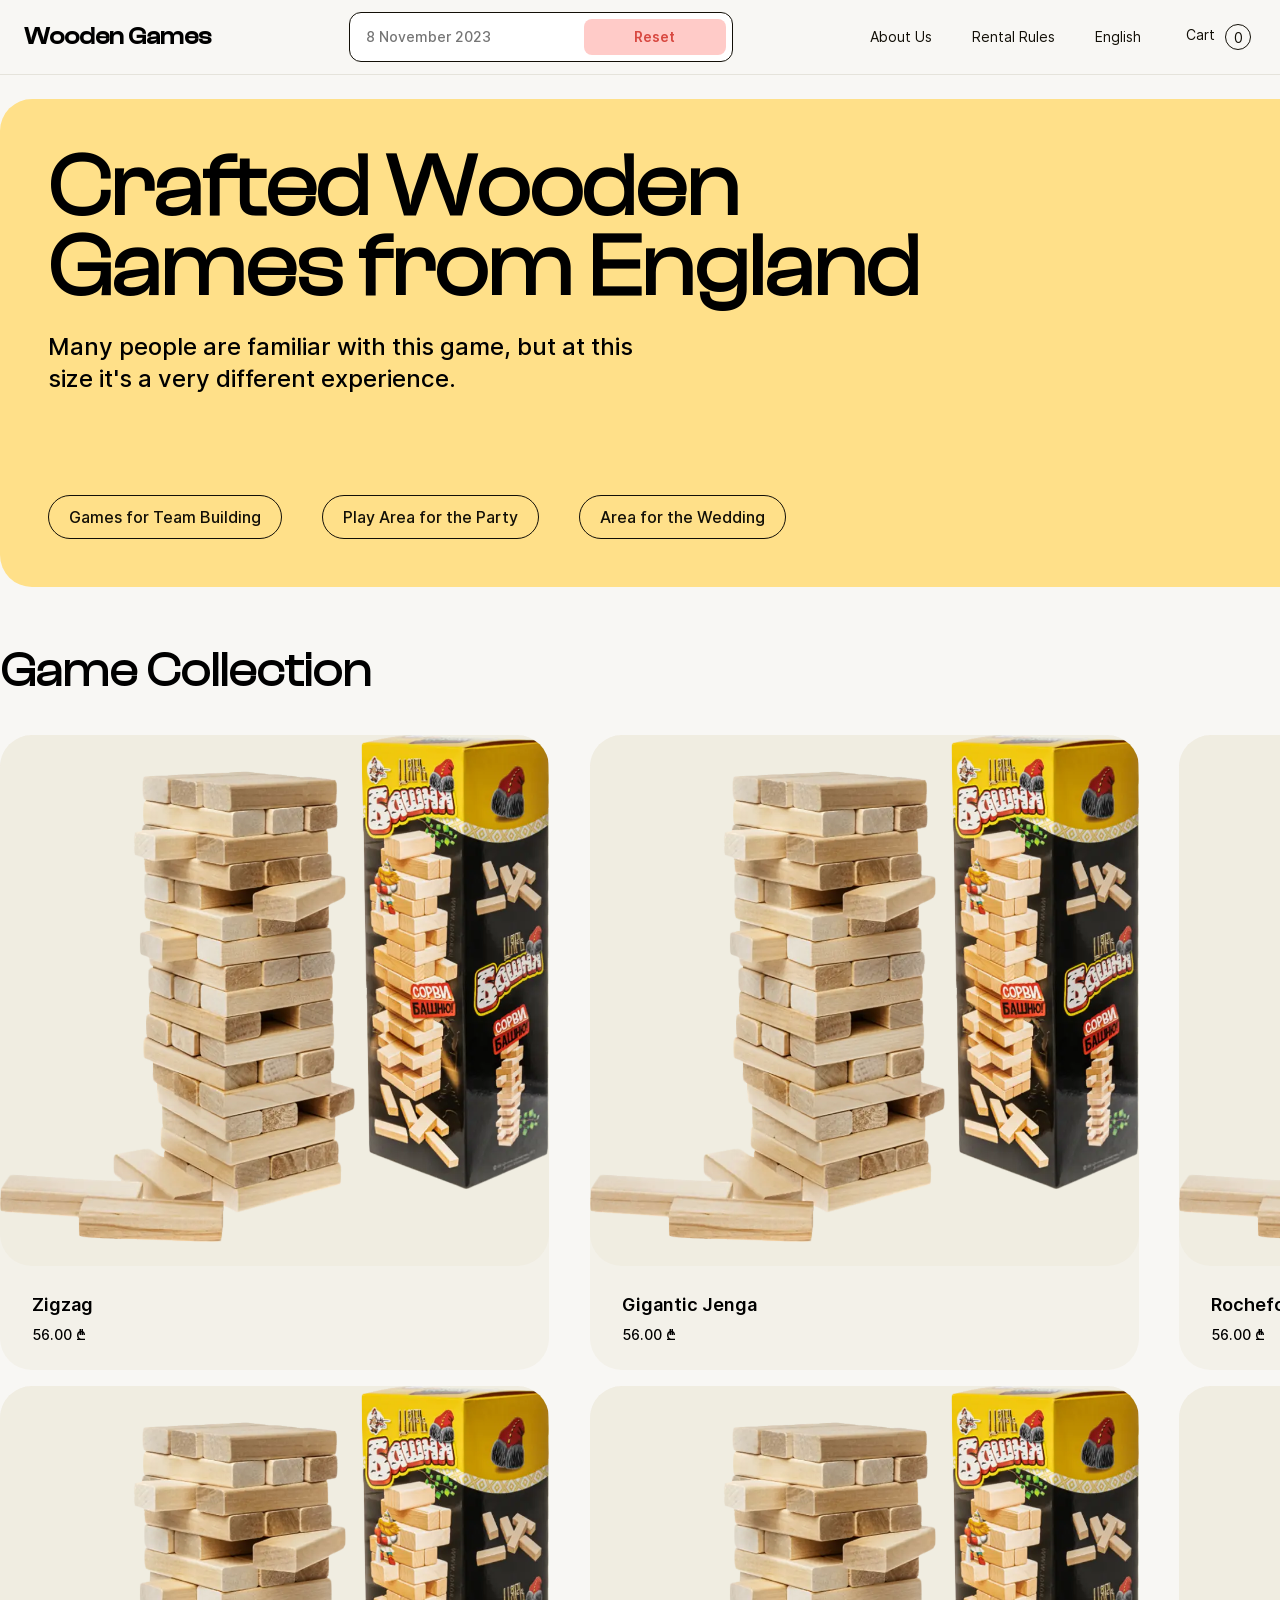
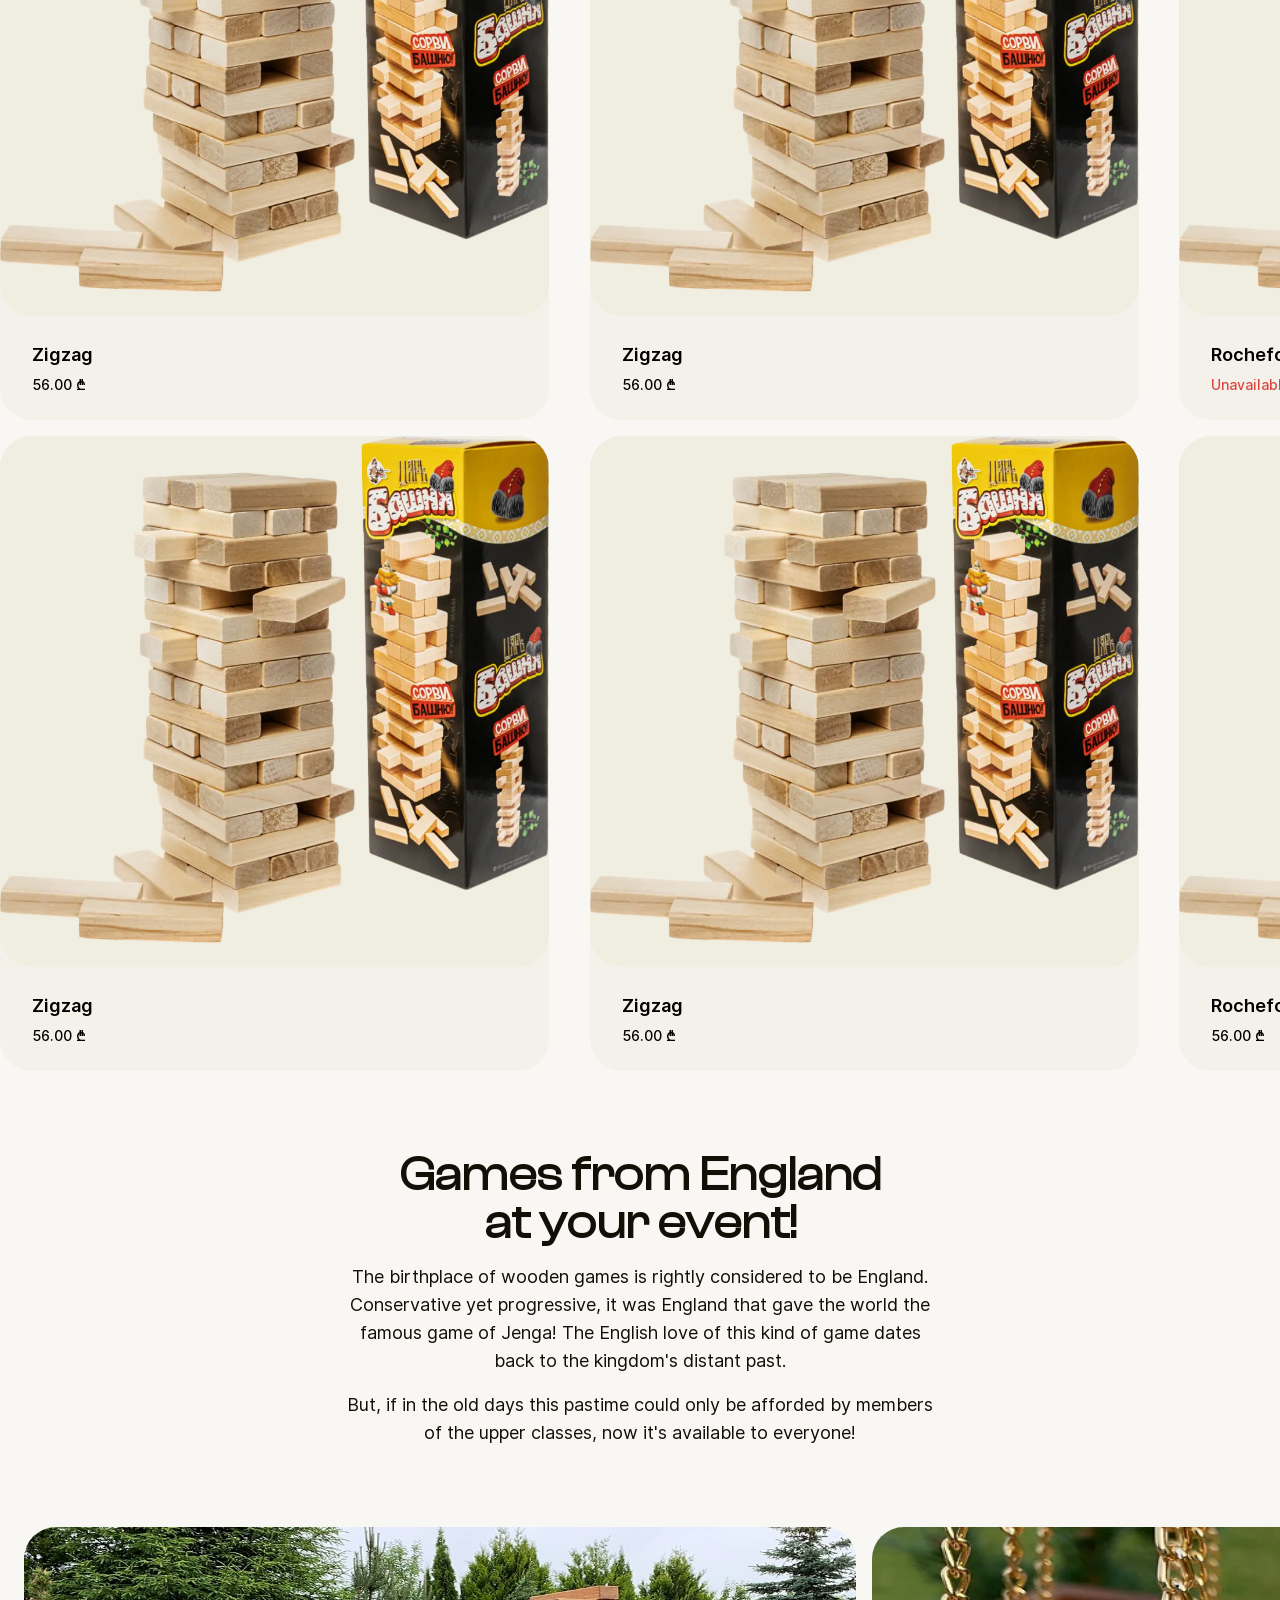
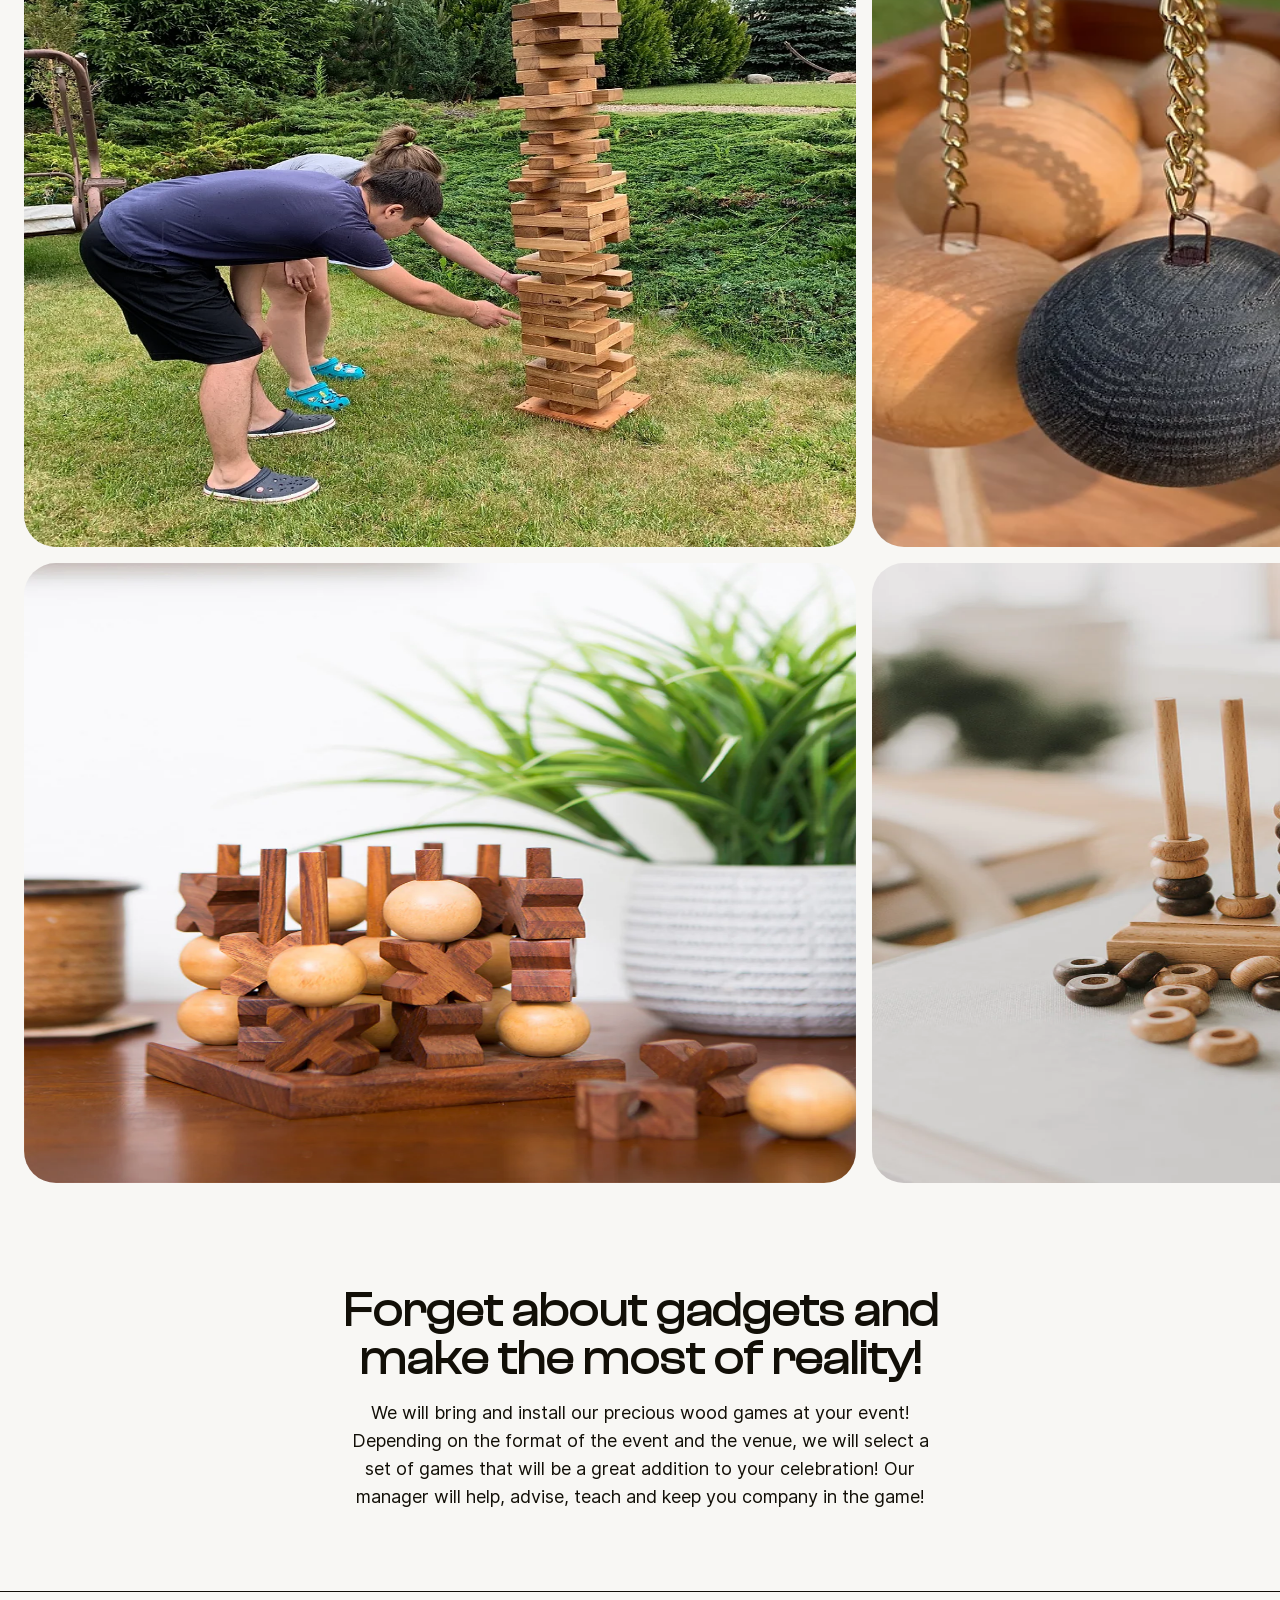
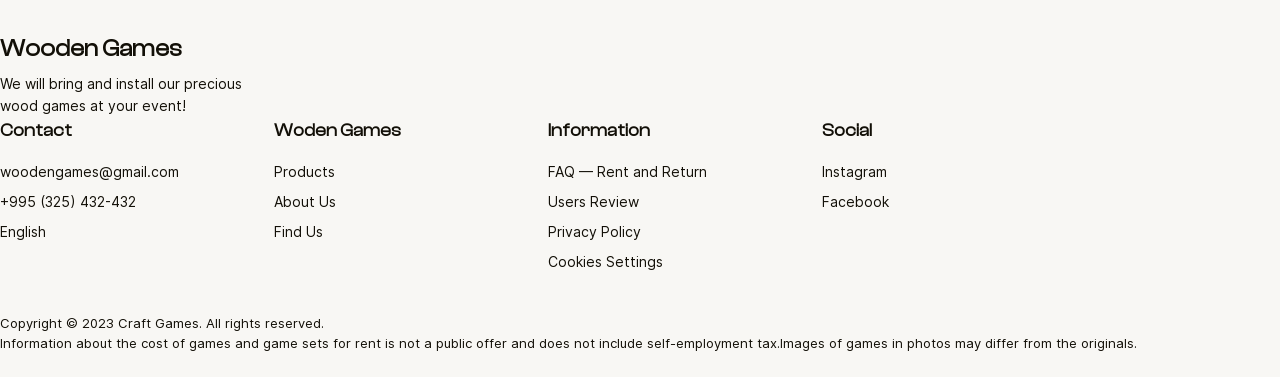
==== commit 87e9362e: "rework part2" ====
--- a/index.html
+++ b/index.html
@@ -26,8 +26,8 @@
         >
       </div>
       <div class="input-wrapper">
-        <input class="input" placeholder="Any Date" type="text" />
-        <button class="button button_primary">Choose Dates</button>
+        <input class="input" placeholder="8 November 2023" type="text" />
+        <button class="button button_secondary">Reset</button>
       </div>
       <div class="header-crumbs">
         <span>About Us</span>
@@ -52,21 +52,6 @@
       </div>
     </div>
 
-    <div class="hero-section-mobile">
-      <h1 class="hero-section-title-mobile">
-        Crafted Wooden Games from England
-      </h1>
-      <p class="hero-section-description-mobile">
-        Many people are familiar with this game, but at this size it's a very
-        different experience.
-      </p>
-      <div class="hero-section-crumbs-mobile">
-        <span class="hero-section-crumb">Games for Team Building</span>
-        <span class="hero-section-crumb">Play Area for the Party</span>
-        <span class="hero-section-crumb">Area for the Wedding</span>
-      </div>
-    </div>
-
     <div class="products-title">Game Collection</div>
     <div class="products-wrap">
       <div class="product-card">
@@ -170,14 +155,16 @@
           Games from England <br />
           at your event!
         </p>
-        <p class="description-games">
+        <p class="description-games mb-2">
           The birthplace of wooden games is rightly considered to be England.
-          <br />Conservative yet progressive, it was England that gave the world
-          the<br />famous game of Jenga! The English love of this kind of game
-          dates<br />back to the kingdom's distant past. <br />But, if in the
-          old days this pastime could only be afforded by members<br />of the
-          upper classes, now it's available to everyone!
+          Conservative yet progressive, it was England that gave the world the
+          famous game of Jenga! The English love of this kind of game dates back
+          to the kingdom's distant past.
         </p>
+        <p class="description-games description-games-mb">
+          But, if in the old days this pastime could only be afforded by members
+          of the upper classes, now it's available to everyone!
+        </p>
       </div>
       <div class="about-games-imgs-wrap">
         <img
@@ -200,18 +187,12 @@
     </div>
 
     <div class="texts-wrap">
-      <p class="games">
-        Forget about gadgets <br />
-        and make the most <br />
-        of reality!
-      </p>
+      <p class="games">Forget about gadgets and make the most of reality!</p>
       <p class="description-games">
-        We will bring and install our precious wood games at your event! <br />
-        Depending on the format of the event and the venue, we will select a
-        <br />
-        set of games that will be a great addition to your celebration! Our
-        <br />
-        manager will help, advise, teach and keep you company in the game!
+        We will bring and install our precious wood games at your event!
+        Depending on the format of the event and the venue, we will select a set
+        of games that will be a great addition to your celebration! Our manager
+        will help, advise, teach and keep you company in the game!
       </p>
     </div>
 
--- a/main.css
+++ b/main.css
@@ -6,9 +6,7 @@
   margin: 24px auto 60px;
   border: none;
 }
-.hero-section-mobile {
-  display: none;
-}
+
 .hero-section-title {
   font-weight: 700;
   font-size: 88px;
@@ -38,9 +36,7 @@
   display: flex;
   justify-content: flex-start;
   align-items: center;
-}
-.hero-section-crumbs-mobile {
-  display: none;
+  flex-wrap: wrap;
 }
 .hero-section-crumb {
   color: #120f07;
@@ -113,44 +109,58 @@
 
 @media screen and (max-width: 414px) {
   .hero-section {
-    flex-wrap: wrap;
+    max-width: 328px;
+    padding: 20px;
   }
-  .hero-section-crumbs-mobile {
-    font-weight: 500;
-    font-size: 14px;
-    line-height: 26px;
-    gap: 40px;
-    display: flex;
-    align-items: center;
-  }
-  .hero-section-crumbs {
-    display: none;
-  }
-  .hero-section-mobile {
-    width: 328px;
-    border-radius: 32px;
-    background-color: #ffe089;
-    padding: 16px;
-    margin: 0 auto;
-  }
-  .hero-section-title-mobile {
-    font-weight: 700;
+  .hero-section-title {
     font-size: 34px;
     line-height: 36px;
-    font-family: "ClashDisplay-Regular";
-    max-width: 288px;
-    width: 100%;
     margin-bottom: 12px;
   }
-  .hero-section-description-mobile {
-    font-weight: 500;
+  .hero-section-description {
     font-size: 18px;
     line-height: 22px;
     margin-bottom: 64px;
-    font-family: "Inter";
-    font-weight: 500;
-    font-style: normal;
-    max-width: 288px;
-    width: 100%;
+  }
+  .hero-section-crumb {
+    font-size: 14px;
+    line-height: 26px;
+  }
+  .hero-section-crumbs {
+    gap: 12px;
+  }
+  .products-wrap {
+    padding-left: 16px;
+    padding-right: 16px;
+  }
+  .products-title {
+    padding-left: 16px;
+    max-width: 173px;
+    margin: 0;
+    margin-bottom: 24px;
+  }
+  .games {
+    width: 312px;
+    font-size: 34px;
+    line-height: 36px;
+  }
+  .description-games {
+    width: 328px;
+    font-size: 18px;
+    line-height: 28px;
+  }
+  .description-games-mb {
+    margin-bottom: 24px;
+  }
+  .example-img {
+    width: 328px;
+    height: 250px;
+  }
+  .about-games-imgs-wrap {
+    width: 328px;
+    margin-bottom: 88px;
+  }
+  .description-games-mb {
+    margin-bottom: 80px;
   }
 }
--- a/styles/footer.css
+++ b/styles/footer.css
@@ -1,13 +1,16 @@
 .footer {
-  width: 1680px;
+  width: 100%;
+  max-width: 1680px;
   margin: 0 auto 40px;
   display: flex;
+  flex-wrap: wrap;
   justify-content: space-between;
   padding-top: 41px;
   border-top: 1px solid #120f07;
 }
 .footer-column_widht {
-  width: 565px;
+  width: 100%;
+  max-width: 565px;
 }
 .footer-wooden {
   font-weight: 700;
@@ -23,18 +26,22 @@
   font-size: 14px;
   line-height: 22px;
   color: #120f07;
-  padding-right: 292px;
-  padding-bottom: 64px;
   font-family: "Inter";
   font-style: normal;
+  max-width: 273px;
+  width: 100%;
+  display: block;
 }
 .footer-group {
-  width: 1091px;
+  width: 100%;
+  max-width: 1091px;
   display: flex;
   gap: 24px;
+  flex-wrap: wrap;
 }
 .footer-column {
-  width: 250px;
+  width: 100%;
+  max-width: 250px;
   display: flex;
   flex-direction: column;
   gap: 8px;
@@ -60,8 +67,23 @@
   font-size: 13px;
   line-height: 20px;
   color: #120f07;
-  width: 1680px;
+  width: 100%;
+  max-width: 1680px;
   margin: 0 auto 24px;
   font-family: "Inter";
   font-style: normal;
 }
+
+@media screen and (max-width: 414px) {
+  .footer {
+    /* max-width: 328px; */
+    padding: 24px 0;
+    margin: 0;
+    margin-left: 16px;
+  }
+
+  .footer-copyright {
+    padding-left: 16px;
+    padding-right: 16px;
+  }
+}
--- a/styles/product-card.css
+++ b/styles/product-card.css
@@ -1,11 +1,13 @@
 .product-card {
   background-color: #e9e1ce4d;
   border-radius: 32px;
-  width: 549px;
+  max-width: 549px;
+  width: 100%;
 }
 
 .products-img {
-  width: 549px;
+  max-width: 549px;
+  width: 100%;
   padding-bottom: 24px;
   background-color: #e9e1ce4d;
   border-radius: 32px;
@@ -40,3 +42,9 @@
 .product-sold-out {
   color: #d84840;
 }
+
+@media screen and (max-width: 414px) {
+  .product-card {
+    width: 328px;
+  }
+}
--- a/styles/utils.css
+++ b/styles/utils.css
@@ -1,5 +1,9 @@
 .mt-3 {
   margin-top: 24px;
+}
+
+.mt-5 {
+  margin-top: 40px;
 }
 
 .mr-2 {
